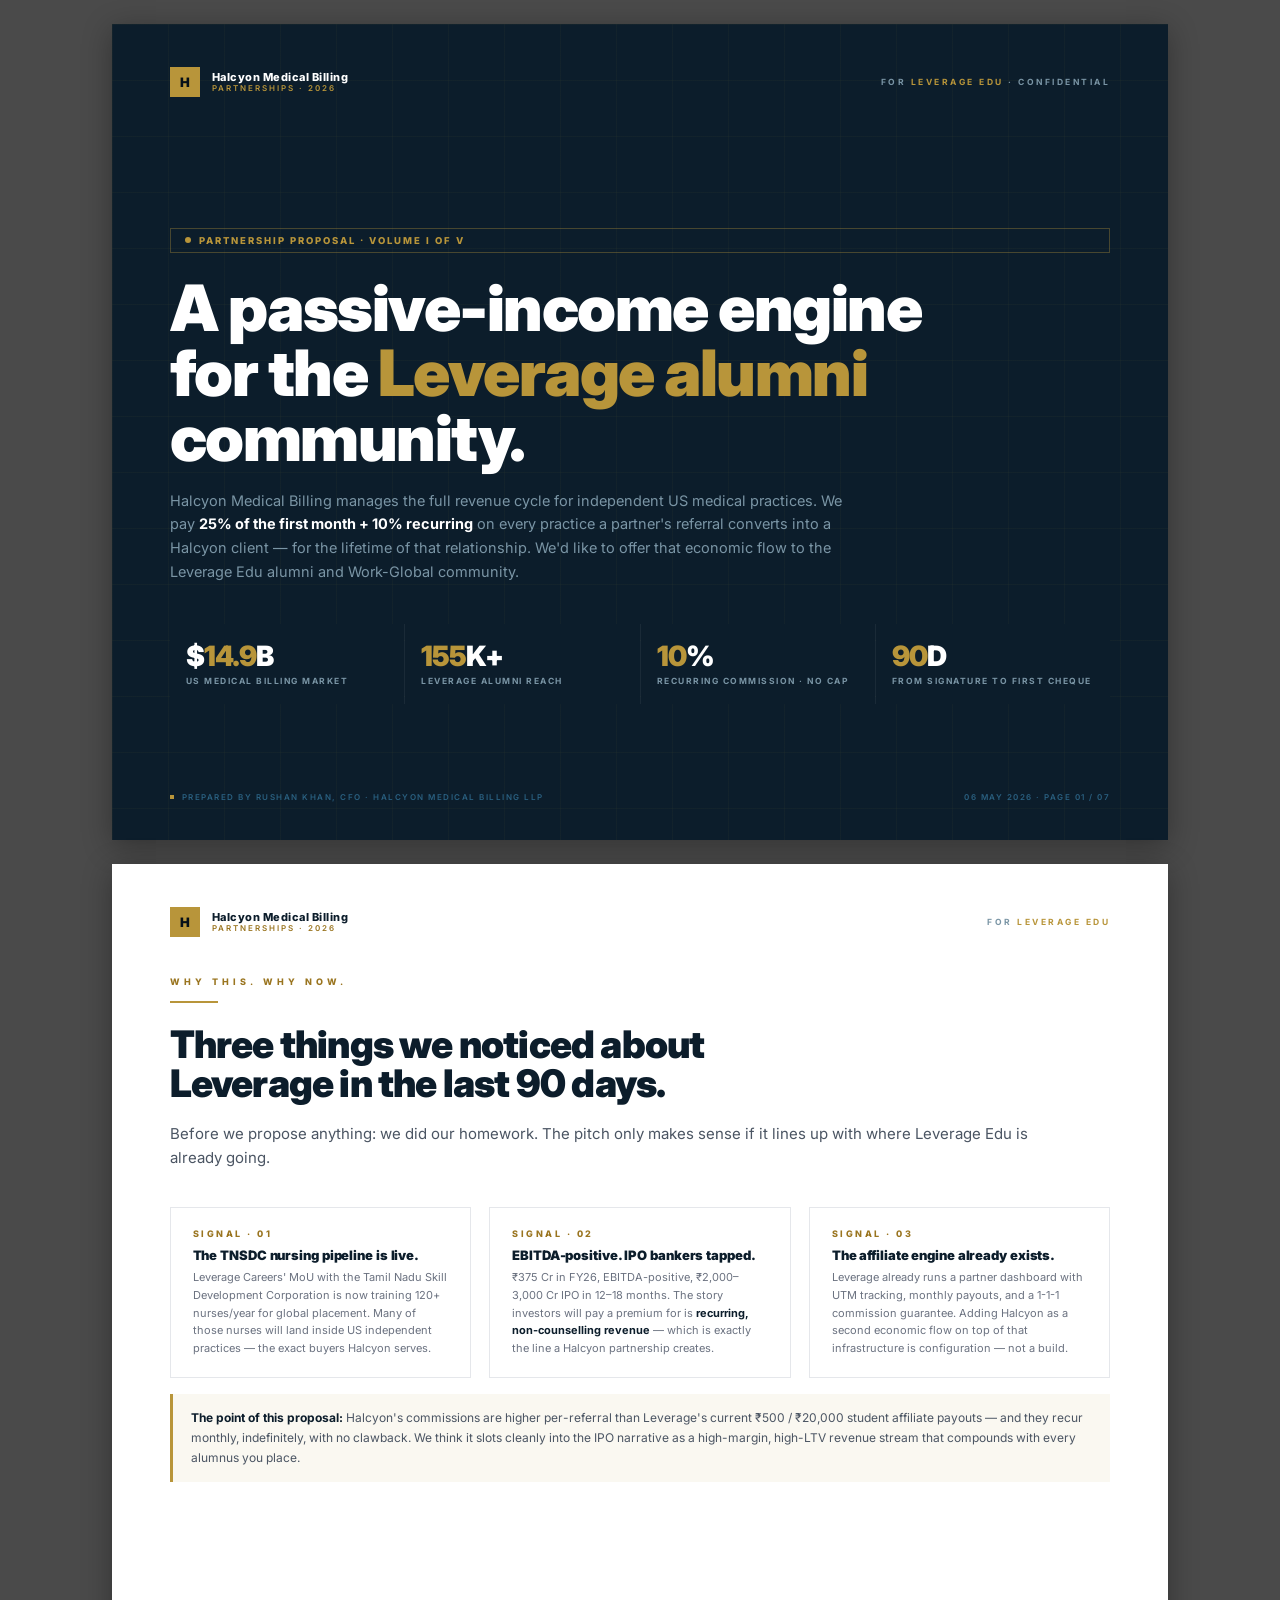
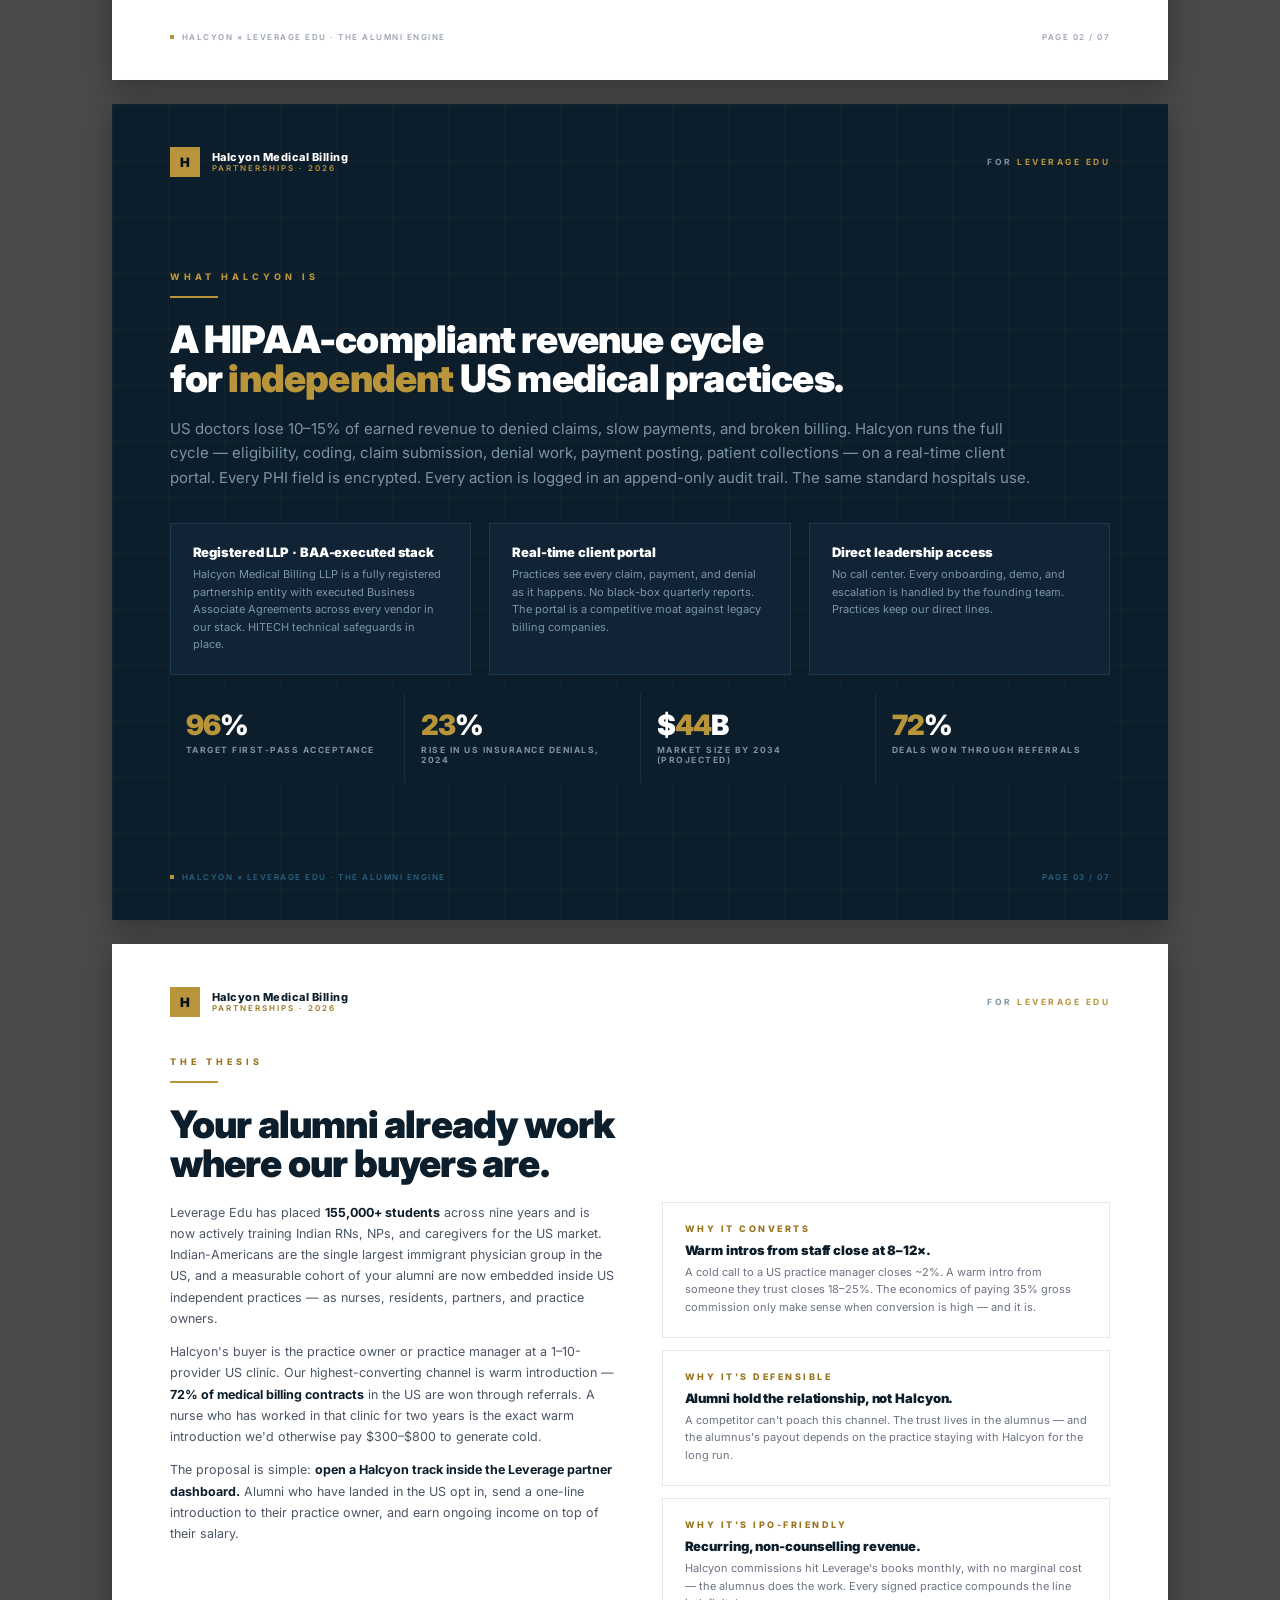
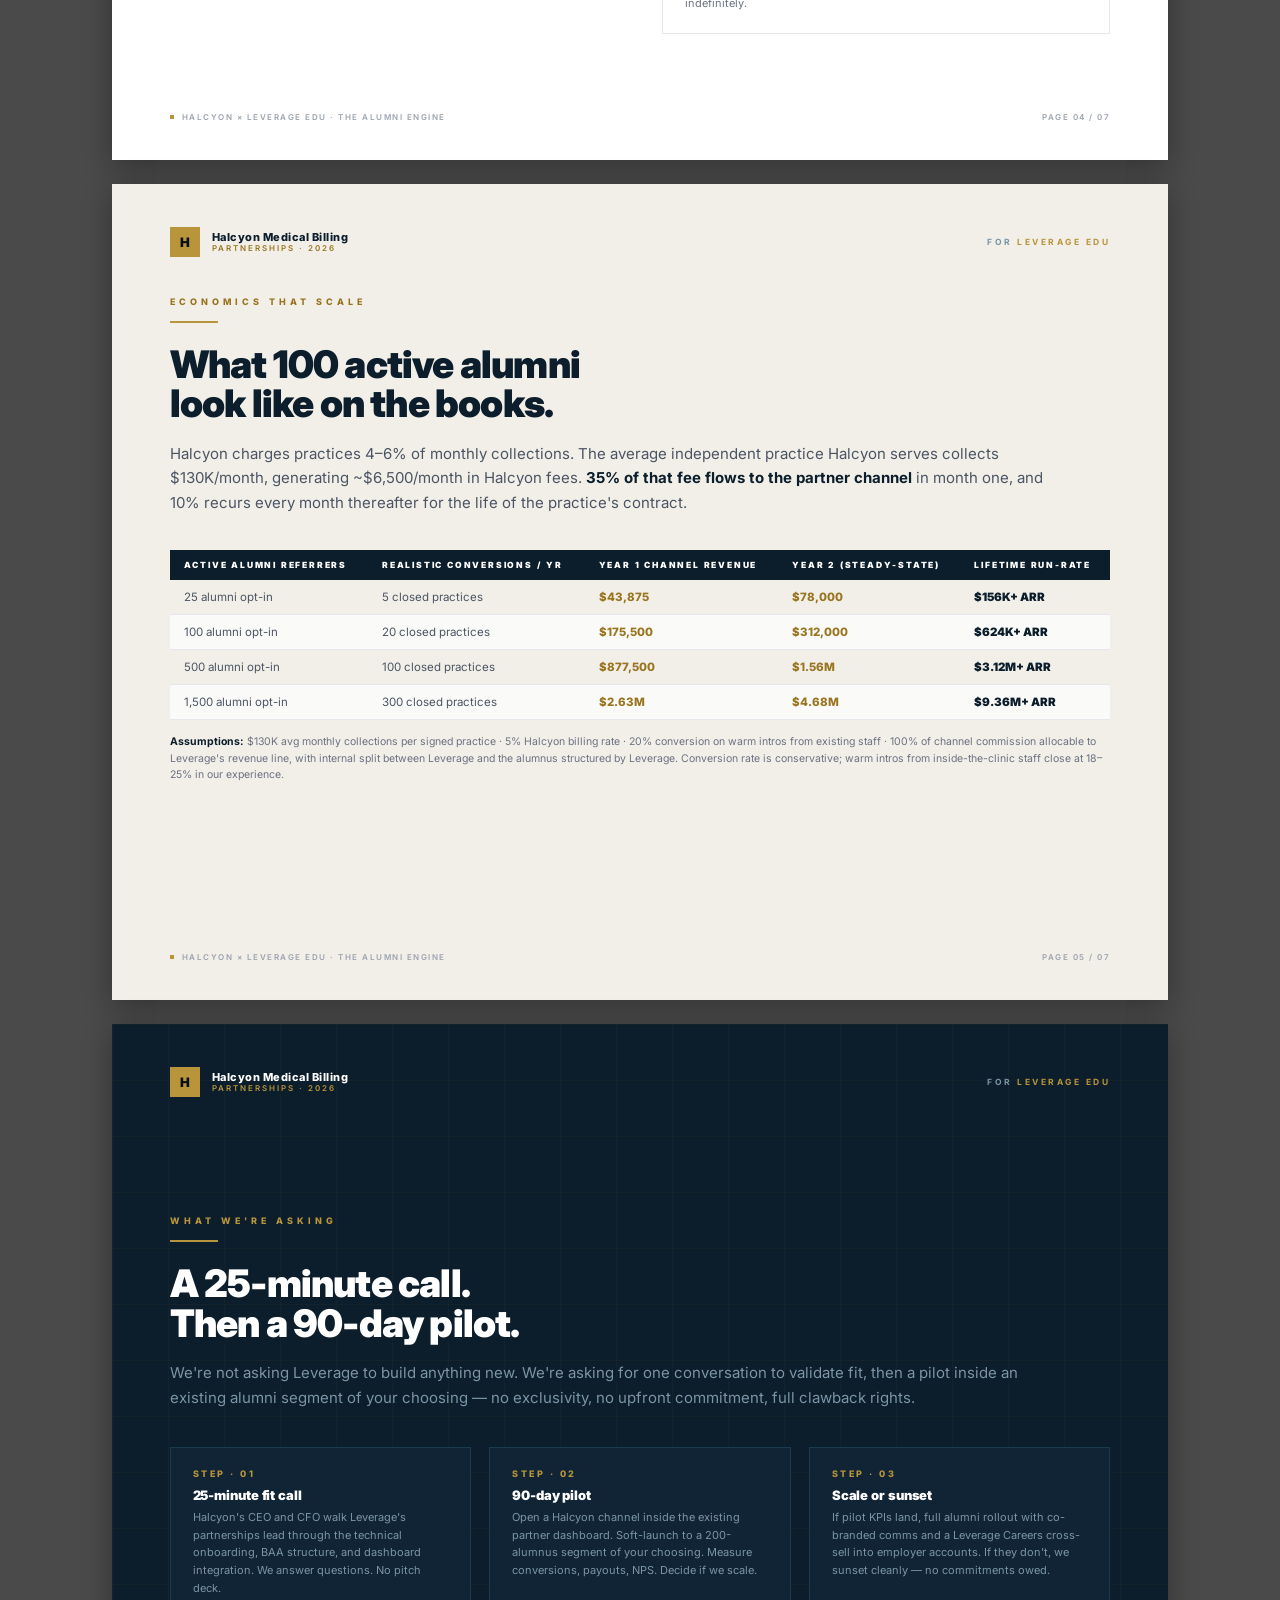
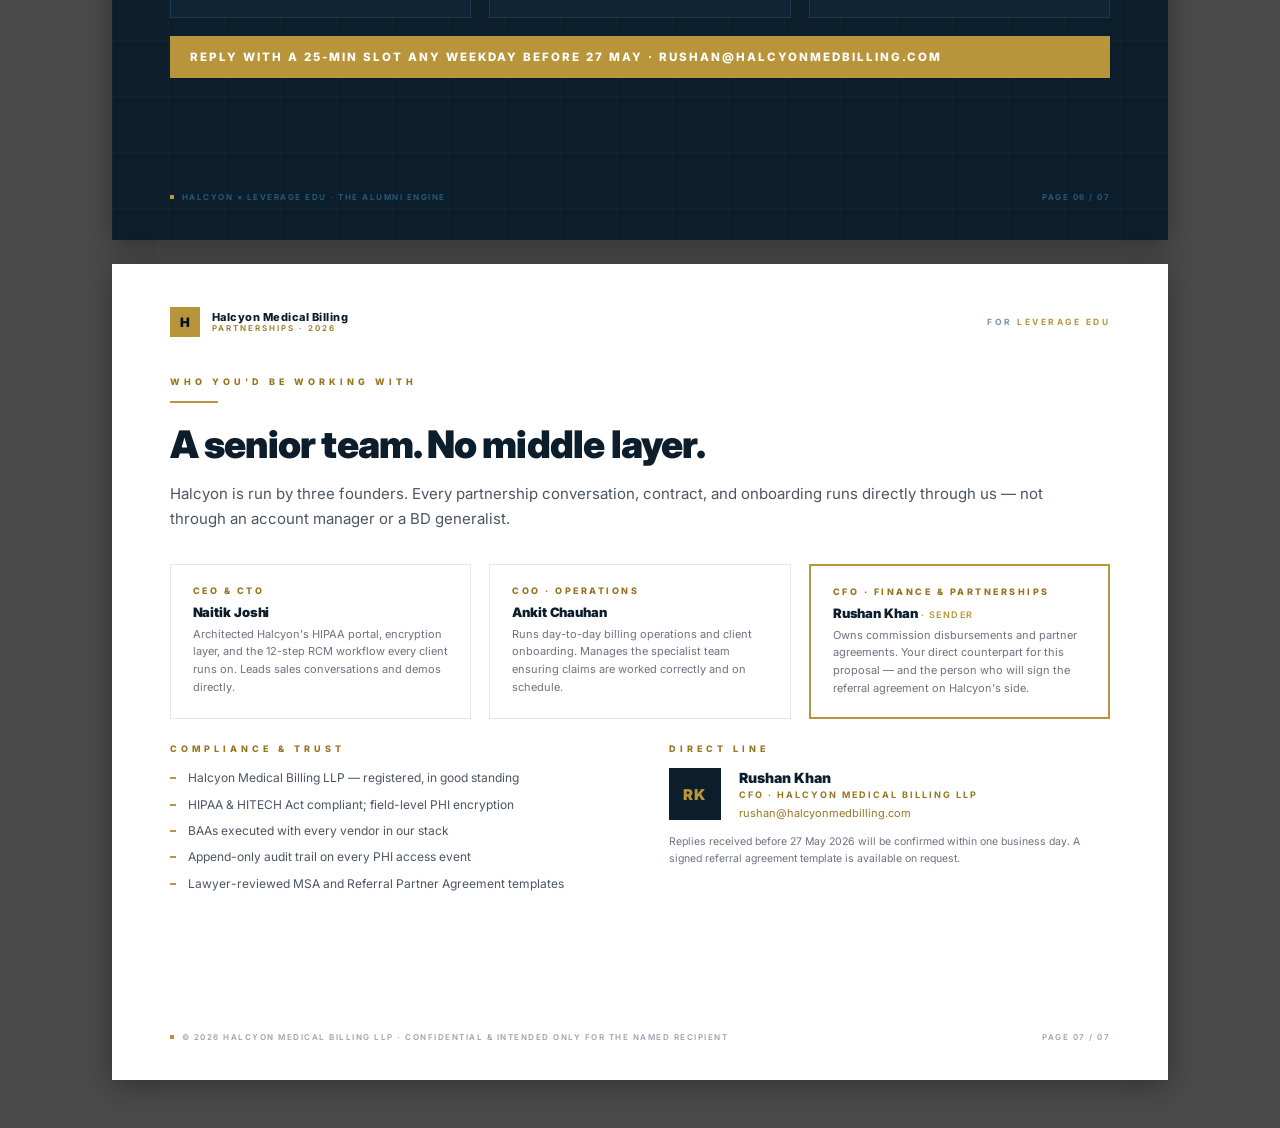
==== proposals/v1-alumni-engine.html @ 647984fd "Initial outreach package: Halcyon × Leverage Edu — 5 proposals, lead list, email draft, research" ====
<!DOCTYPE html>
<html lang="en">
<head>
<meta charset="UTF-8">
<title>Halcyon × Leverage Edu — The Alumni Engine</title>
<link rel="preconnect" href="https://fonts.googleapis.com">
<link rel="preconnect" href="https://fonts.gstatic.com" crossorigin>
<link href="https://fonts.googleapis.com/css2?family=Inter:wght@300;400;600;700;800;900&display=swap" rel="stylesheet">
<link rel="stylesheet" href="_styles.css">
</head>
<body>

<!-- ═══════════ PAGE 1 — COVER ═══════════ -->
<section class="page hero-bg dark-bg">
  <div class="page-header">
    <div class="brand">
      <div class="brand-mark">H</div>
      <div class="brand-text">
        Halcyon Medical Billing
        <span class="sub">Partnerships · 2026</span>
      </div>
    </div>
    <div class="attn">For <span class="gold">Leverage Edu</span> · Confidential</div>
  </div>

  <div class="page-body" style="padding-top:0.4in;">
    <div class="tag"><span class="pulse"></span>Partnership Proposal · Volume I of V</div>
    <h1 class="cover-h1">A passive-income engine<br>for the <em>Leverage alumni</em><br>community.</h1>
    <p class="lead dark" style="max-width:7in; font-size:14.5px;">
      Halcyon Medical Billing manages the full revenue cycle for independent US medical practices.
      We pay <strong style="color:#fff;">25% of the first month + 10% recurring</strong> on every practice
      a partner's referral converts into a Halcyon client — for the lifetime of that relationship.
      We'd like to offer that economic flow to the Leverage Edu alumni and Work-Global community.
    </p>

    <div class="kpi-row">
      <div class="kpi"><div class="kpi-val">$<span class="gold">14.9</span>B</div><div class="kpi-lbl">US Medical Billing Market</div></div>
      <div class="kpi"><div class="kpi-val"><span class="gold">155</span>K+</div><div class="kpi-lbl">Leverage Alumni Reach</div></div>
      <div class="kpi"><div class="kpi-val"><span class="gold">10</span>%</div><div class="kpi-lbl">Recurring Commission · No Cap</div></div>
      <div class="kpi"><div class="kpi-val"><span class="gold">90</span>D</div><div class="kpi-lbl">From Signature to First Cheque</div></div>
    </div>
  </div>

  <div class="page-footer">
    <span><span class="gold-dot"></span>Prepared by Rushan Khan, CFO · Halcyon Medical Billing LLP</span>
    <span>06 May 2026 · Page 01 / 07</span>
  </div>
</section>

<!-- ═══════════ PAGE 2 — WHY WE'RE WRITING ═══════════ -->
<section class="page">
  <div class="page-header">
    <div class="brand">
      <div class="brand-mark">H</div>
      <div class="brand-text">
        Halcyon Medical Billing
        <span class="sub">Partnerships · 2026</span>
      </div>
    </div>
    <div class="attn">For <span class="gold">Leverage Edu</span></div>
  </div>

  <div class="page-body top">
    <p class="section-label light">Why this. Why now.</p>
    <div class="gold-divider"></div>
    <h2 class="page-h2">Three things we noticed about<br>Leverage in the last 90 days.</h2>
    <p class="lead">
      Before we propose anything: we did our homework. The pitch only makes sense
      if it lines up with where Leverage Edu is already going.
    </p>

    <div class="three-col" style="margin-top:18px;">
      <div class="feature-card">
        <div class="num">Signal · 01</div>
        <div class="title">The TNSDC nursing pipeline is live.</div>
        <div class="desc">
          Leverage Careers' MoU with the Tamil Nadu Skill Development Corporation is now training
          120+ nurses/year for global placement. Many of those nurses will land inside US
          independent practices &mdash; the exact buyers Halcyon serves.
        </div>
      </div>
      <div class="feature-card">
        <div class="num">Signal · 02</div>
        <div class="title">EBITDA-positive. IPO bankers tapped.</div>
        <div class="desc">
          ₹375 Cr in FY26, EBITDA-positive, ₹2,000–3,000 Cr IPO in 12–18 months. The story
          investors will pay a premium for is <strong>recurring, non-counselling revenue</strong> &mdash;
          which is exactly the line a Halcyon partnership creates.
        </div>
      </div>
      <div class="feature-card">
        <div class="num">Signal · 03</div>
        <div class="title">The affiliate engine already exists.</div>
        <div class="desc">
          Leverage already runs a partner dashboard with UTM tracking, monthly payouts,
          and a 1-1-1 commission guarantee. Adding Halcyon as a second economic flow on top
          of that infrastructure is configuration &mdash; not a build.
        </div>
      </div>
    </div>

    <div class="callout">
      <strong>The point of this proposal:</strong> Halcyon's commissions are higher per-referral than
      Leverage's current ₹500 / ₹20,000 student affiliate payouts &mdash; and they recur monthly,
      indefinitely, with no clawback. We think it slots cleanly into the IPO narrative as a
      high-margin, high-LTV revenue stream that compounds with every alumnus you place.
    </div>
  </div>

  <div class="page-footer">
    <span><span class="gold-dot"></span>Halcyon × Leverage Edu · The Alumni Engine</span>
    <span>Page 02 / 07</span>
  </div>
</section>

<!-- ═══════════ PAGE 3 — WHAT HALCYON IS ═══════════ -->
<section class="page hero-bg dark-bg">
  <div class="page-header">
    <div class="brand">
      <div class="brand-mark">H</div>
      <div class="brand-text">
        Halcyon Medical Billing
        <span class="sub">Partnerships · 2026</span>
      </div>
    </div>
    <div class="attn">For <span class="gold">Leverage Edu</span></div>
  </div>

  <div class="page-body">
    <p class="section-label">What Halcyon is</p>
    <div class="gold-divider"></div>
    <h2 class="page-h2 dark">A HIPAA-compliant revenue cycle<br>for <em>independent</em> US medical practices.</h2>
    <p class="lead dark" style="max-width:9in;">
      US doctors lose 10–15% of earned revenue to denied claims, slow payments, and broken billing.
      Halcyon runs the full cycle &mdash; eligibility, coding, claim submission, denial work, payment posting,
      patient collections &mdash; on a real-time client portal. Every PHI field is encrypted. Every action is
      logged in an append-only audit trail. The same standard hospitals use.
    </p>

    <div class="three-col" style="margin-top:14px;">
      <div class="feature-card">
        <div class="title">Registered LLP · BAA-executed stack</div>
        <div class="desc">Halcyon Medical Billing LLP is a fully registered partnership entity with executed Business Associate Agreements across every vendor in our stack. HITECH technical safeguards in place.</div>
      </div>
      <div class="feature-card">
        <div class="title">Real-time client portal</div>
        <div class="desc">Practices see every claim, payment, and denial as it happens. No black-box quarterly reports. The portal is a competitive moat against legacy billing companies.</div>
      </div>
      <div class="feature-card">
        <div class="title">Direct leadership access</div>
        <div class="desc">No call center. Every onboarding, demo, and escalation is handled by the founding team. Practices keep our direct lines.</div>
      </div>
    </div>

    <div class="kpi-row" style="margin-top:18px;">
      <div class="kpi"><div class="kpi-val"><span class="gold">96</span>%</div><div class="kpi-lbl">Target First-Pass Acceptance</div></div>
      <div class="kpi"><div class="kpi-val"><span class="gold">23</span>%</div><div class="kpi-lbl">Rise in US Insurance Denials, 2024</div></div>
      <div class="kpi"><div class="kpi-val">$<span class="gold">44</span>B</div><div class="kpi-lbl">Market Size by 2034 (Projected)</div></div>
      <div class="kpi"><div class="kpi-val"><span class="gold">72</span>%</div><div class="kpi-lbl">Deals Won Through Referrals</div></div>
    </div>
  </div>

  <div class="page-footer">
    <span><span class="gold-dot"></span>Halcyon × Leverage Edu · The Alumni Engine</span>
    <span>Page 03 / 07</span>
  </div>
</section>

<!-- ═══════════ PAGE 4 — THE THESIS ═══════════ -->
<section class="page">
  <div class="page-header">
    <div class="brand">
      <div class="brand-mark">H</div>
      <div class="brand-text">
        Halcyon Medical Billing
        <span class="sub">Partnerships · 2026</span>
      </div>
    </div>
    <div class="attn">For <span class="gold">Leverage Edu</span></div>
  </div>

  <div class="page-body top">
    <p class="section-label light">The thesis</p>
    <div class="gold-divider"></div>
    <h2 class="page-h2">Your alumni already work<br>where our buyers are.</h2>

    <div class="two-col">
      <div>
        <p class="body" style="margin-bottom:12px;">
          Leverage Edu has placed <strong>155,000+ students</strong> across nine years and is now
          actively training Indian RNs, NPs, and caregivers for the US market. Indian-Americans
          are the single largest immigrant physician group in the US, and a measurable cohort of
          your alumni are now embedded inside US independent practices &mdash; as nurses, residents,
          partners, and practice owners.
        </p>
        <p class="body">
          Halcyon's buyer is the practice owner or practice manager at a 1–10-provider US clinic.
          Our highest-converting channel is warm introduction &mdash; <strong>72% of medical billing
          contracts</strong> in the US are won through referrals. A nurse who has worked in that
          clinic for two years is the exact warm introduction we'd otherwise pay $300–$800 to
          generate cold.
        </p>
        <p class="body" style="margin-top:12px;">
          The proposal is simple: <strong>open a Halcyon track inside the Leverage partner
          dashboard.</strong> Alumni who have landed in the US opt in, send a one-line introduction
          to their practice owner, and earn ongoing income on top of their salary.
        </p>
      </div>
      <div>
        <div class="feature-card" style="margin-bottom:12px;">
          <div class="num">Why it converts</div>
          <div class="title">Warm intros from staff close at 8–12×.</div>
          <div class="desc">A cold call to a US practice manager closes ~2%. A warm intro from someone they trust closes 18–25%. The economics of paying 35% gross commission only make sense when conversion is high &mdash; and it is.</div>
        </div>
        <div class="feature-card" style="margin-bottom:12px;">
          <div class="num">Why it's defensible</div>
          <div class="title">Alumni hold the relationship, not Halcyon.</div>
          <div class="desc">A competitor can't poach this channel. The trust lives in the alumnus &mdash; and the alumnus's payout depends on the practice staying with Halcyon for the long run.</div>
        </div>
        <div class="feature-card">
          <div class="num">Why it's IPO-friendly</div>
          <div class="title">Recurring, non-counselling revenue.</div>
          <div class="desc">Halcyon commissions hit Leverage's books monthly, with no marginal cost &mdash; the alumnus does the work. Every signed practice compounds the line indefinitely.</div>
        </div>
      </div>
    </div>
  </div>

  <div class="page-footer">
    <span><span class="gold-dot"></span>Halcyon × Leverage Edu · The Alumni Engine</span>
    <span>Page 04 / 07</span>
  </div>
</section>

<!-- ═══════════ PAGE 5 — ECONOMICS ═══════════ -->
<section class="page parchment-bg">
  <div class="page-header">
    <div class="brand">
      <div class="brand-mark">H</div>
      <div class="brand-text">
        Halcyon Medical Billing
        <span class="sub">Partnerships · 2026</span>
      </div>
    </div>
    <div class="attn">For <span class="gold">Leverage Edu</span></div>
  </div>

  <div class="page-body top">
    <p class="section-label light">Economics that scale</p>
    <div class="gold-divider"></div>
    <h2 class="page-h2">What 100 active alumni<br>look like on the books.</h2>
    <p class="lead">
      Halcyon charges practices 4–6% of monthly collections. The average independent practice
      Halcyon serves collects $130K/month, generating ~$6,500/month in Halcyon fees.
      <strong>35% of that fee flows to the partner channel</strong> in month one, and 10% recurs every
      month thereafter for the life of the practice's contract.
    </p>

    <table class="proposal-table">
      <thead>
        <tr>
          <th>Active Alumni Referrers</th>
          <th>Realistic Conversions / yr</th>
          <th>Year 1 Channel Revenue</th>
          <th>Year 2 (steady-state)</th>
          <th>Lifetime Run-Rate</th>
        </tr>
      </thead>
      <tbody>
        <tr>
          <td>25 alumni opt-in</td>
          <td>5 closed practices</td>
          <td class="gold">$43,875</td>
          <td class="gold">$78,000</td>
          <td class="big">$156K+ ARR</td>
        </tr>
        <tr>
          <td>100 alumni opt-in</td>
          <td>20 closed practices</td>
          <td class="gold">$175,500</td>
          <td class="gold">$312,000</td>
          <td class="big">$624K+ ARR</td>
        </tr>
        <tr>
          <td>500 alumni opt-in</td>
          <td>100 closed practices</td>
          <td class="gold">$877,500</td>
          <td class="gold">$1.56M</td>
          <td class="big">$3.12M+ ARR</td>
        </tr>
        <tr>
          <td>1,500 alumni opt-in</td>
          <td>300 closed practices</td>
          <td class="gold">$2.63M</td>
          <td class="gold">$4.68M</td>
          <td class="big">$9.36M+ ARR</td>
        </tr>
      </tbody>
    </table>

    <p class="tiny" style="margin-top:14px;">
      <strong>Assumptions:</strong> $130K avg monthly collections per signed practice · 5% Halcyon billing rate · 20% conversion on warm intros from existing staff · 100% of channel commission allocable to Leverage's revenue line, with internal split between Leverage and the alumnus structured by Leverage. Conversion rate is conservative; warm intros from inside-the-clinic staff close at 18–25% in our experience.
    </p>
  </div>

  <div class="page-footer">
    <span><span class="gold-dot"></span>Halcyon × Leverage Edu · The Alumni Engine</span>
    <span>Page 05 / 07</span>
  </div>
</section>

<!-- ═══════════ PAGE 6 — THE ASK ═══════════ -->
<section class="page hero-bg dark-bg">
  <div class="page-header">
    <div class="brand">
      <div class="brand-mark">H</div>
      <div class="brand-text">
        Halcyon Medical Billing
        <span class="sub">Partnerships · 2026</span>
      </div>
    </div>
    <div class="attn">For <span class="gold">Leverage Edu</span></div>
  </div>

  <div class="page-body">
    <p class="section-label">What we're asking</p>
    <div class="gold-divider"></div>
    <h2 class="page-h2 dark">A 25-minute call.<br>Then a 90-day pilot.</h2>
    <p class="lead dark" style="max-width:9in;">
      We're not asking Leverage to build anything new. We're asking for one conversation
      to validate fit, then a pilot inside an existing alumni segment of your choosing &mdash;
      no exclusivity, no upfront commitment, full clawback rights.
    </p>

    <div class="three-col" style="margin-top:18px;">
      <div class="feature-card">
        <div class="num">Step · 01</div>
        <div class="title">25-minute fit call</div>
        <div class="desc">Halcyon's CEO and CFO walk Leverage's partnerships lead through the technical onboarding, BAA structure, and dashboard integration. We answer questions. No pitch deck.</div>
      </div>
      <div class="feature-card">
        <div class="num">Step · 02</div>
        <div class="title">90-day pilot</div>
        <div class="desc">Open a Halcyon channel inside the existing partner dashboard. Soft-launch to a 200-alumnus segment of your choosing. Measure conversions, payouts, NPS. Decide if we scale.</div>
      </div>
      <div class="feature-card">
        <div class="num">Step · 03</div>
        <div class="title">Scale or sunset</div>
        <div class="desc">If pilot KPIs land, full alumni rollout with co-branded comms and a Leverage Careers cross-sell into employer accounts. If they don't, we sunset cleanly &mdash; no commitments owed.</div>
      </div>
    </div>

    <div class="cta-band">
      Reply with a 25-min slot any weekday before 27 May · rushan@halcyonmedbilling.com
    </div>
  </div>

  <div class="page-footer">
    <span><span class="gold-dot"></span>Halcyon × Leverage Edu · The Alumni Engine</span>
    <span>Page 06 / 07</span>
  </div>
</section>

<!-- ═══════════ PAGE 7 — TEAM + SIGNATURE ═══════════ -->
<section class="page">
  <div class="page-header">
    <div class="brand">
      <div class="brand-mark">H</div>
      <div class="brand-text">
        Halcyon Medical Billing
        <span class="sub">Partnerships · 2026</span>
      </div>
    </div>
    <div class="attn">For <span class="gold">Leverage Edu</span></div>
  </div>

  <div class="page-body top">
    <p class="section-label light">Who you'd be working with</p>
    <div class="gold-divider"></div>
    <h2 class="page-h2">A senior team. No middle layer.</h2>
    <p class="lead">
      Halcyon is run by three founders. Every partnership conversation, contract, and onboarding
      runs directly through us &mdash; not through an account manager or a BD generalist.
    </p>

    <div class="three-col" style="margin-top:14px;">
      <div class="feature-card">
        <div class="num">CEO &amp; CTO</div>
        <div class="title">Naitik Joshi</div>
        <div class="desc">Architected Halcyon's HIPAA portal, encryption layer, and the 12-step RCM workflow every client runs on. Leads sales conversations and demos directly.</div>
      </div>
      <div class="feature-card">
        <div class="num">COO · Operations</div>
        <div class="title">Ankit Chauhan</div>
        <div class="desc">Runs day-to-day billing operations and client onboarding. Manages the specialist team ensuring claims are worked correctly and on schedule.</div>
      </div>
      <div class="feature-card" style="border-color: var(--gold-500); border-width:2px;">
        <div class="num">CFO · Finance &amp; Partnerships</div>
        <div class="title">Rushan Khan <span style="color:var(--gold-500); font-weight:600; font-size:9px; letter-spacing:1.5px;">· SENDER</span></div>
        <div class="desc">Owns commission disbursements and partner agreements. Your direct counterpart for this proposal &mdash; and the person who will sign the referral agreement on Halcyon's side.</div>
      </div>
    </div>

    <div class="two-col" style="margin-top:24px; gap: 0.6in;">
      <div>
        <p class="section-label light">Compliance &amp; trust</p>
        <ul class="bullet-list" style="margin-top:6px;">
          <li>Halcyon Medical Billing LLP &mdash; registered, in good standing</li>
          <li>HIPAA &amp; HITECH Act compliant; field-level PHI encryption</li>
          <li>BAAs executed with every vendor in our stack</li>
          <li>Append-only audit trail on every PHI access event</li>
          <li>Lawyer-reviewed MSA and Referral Partner Agreement templates</li>
        </ul>
      </div>
      <div>
        <p class="section-label light">Direct line</p>
        <div class="signature">
          <div class="sig-initials">RK</div>
          <div>
            <div class="sig-name">Rushan Khan</div>
            <div class="sig-title">CFO · Halcyon Medical Billing LLP</div>
            <div class="sig-email">rushan@halcyonmedbilling.com</div>
          </div>
        </div>
        <p class="tiny" style="margin-top:14px;">
          Replies received before 27 May 2026 will be confirmed within one business day.
          A signed referral agreement template is available on request.
        </p>
      </div>
    </div>
  </div>

  <div class="page-footer">
    <span><span class="gold-dot"></span>© 2026 Halcyon Medical Billing LLP · Confidential &amp; intended only for the named recipient</span>
    <span>Page 07 / 07</span>
  </div>
</section>

</body>
</html>
---- proposals/_styles.css ----
/* ─────────────────────────────────────────────────────────────
   Halcyon Medical Billing — Proposal Deck Stylesheet
   Follows DESIGN.md (navy + gold, Inter, no rounded corners).
   Each .page is a fixed 11×8.5 in slide for clean PDF export.
   ───────────────────────────────────────────────────────────── */

*, *::before, *::after { box-sizing: border-box; margin: 0; padding: 0; }

:root {
  --navy-950: #060F18;
  --navy-900: #0C1D2B;
  --navy-800: #112436;
  --navy-700: #1A3A4F;
  --navy-600: #22506A;
  --navy-500: #2A6080;
  --navy-400: #4A7A9F;
  --gold-700: #7A5A10;
  --gold-600: #9A7520;
  --gold-500: #B8953A;
  --gold-400: #D4AF60;
  --gold-300: #E8CC80;
  --gold-200: #F0E4B8;
  --gold-100: #FBF8F2;
  --gold-50:  #FDFCF8;
  --cream:    #FAFAF8;
  --parchment:#F2EFE9;
  --muted-dark: #7A95A5;
}

@page {
  size: 11in 8.5in;
  margin: 0;
}

html, body {
  font-family: 'Inter', system-ui, -apple-system, sans-serif;
  font-weight: 400;
  color: #374151;
  background: #4a4a4a;
  -webkit-font-smoothing: antialiased;
}

/* ── Page (fixed deck slide) ──────────────────────────── */
.page {
  width: 11in;
  height: 8.5in;
  position: relative;
  overflow: hidden;
  page-break-after: always;
  break-after: page;
  background: #fff;
  margin: 0 auto;
  display: flex;
  flex-direction: column;
}
.page:last-child { page-break-after: auto; }

/* on-screen separation between pages */
@media screen {
  body { padding: 24px 0; }
  .page { box-shadow: 0 6px 28px rgba(0,0,0,0.32); margin-bottom: 24px; }
}

/* ── Page chrome ──────────────────────────────────────── */
.page-header {
  display: flex;
  align-items: center;
  justify-content: space-between;
  padding: 0.45in 0.6in 0.3in;
  flex-shrink: 0;
}
.brand {
  display: flex;
  align-items: center;
  gap: 12px;
}
.brand-mark {
  width: 30px;
  height: 30px;
  background: var(--gold-500);
  display: flex;
  align-items: center;
  justify-content: center;
  font-size: 13px;
  font-weight: 900;
  color: var(--navy-950);
  letter-spacing: -0.5px;
}
.brand-mark.dark { background: var(--gold-500); color: var(--navy-950); }
.brand-text {
  font-size: 11px;
  font-weight: 800;
  color: var(--navy-900);
  letter-spacing: 0.5px;
  line-height: 1.2;
}
.brand-text .sub {
  display: block;
  font-size: 8px;
  font-weight: 600;
  letter-spacing: 2px;
  text-transform: uppercase;
  color: var(--gold-600);
}
.dark-bg .brand-text { color: #fff; }
.dark-bg .brand-text .sub { color: var(--gold-500); }

.attn {
  font-size: 8.5px;
  font-weight: 700;
  letter-spacing: 2.5px;
  text-transform: uppercase;
  color: var(--muted-dark);
}
.attn span.gold { color: var(--gold-500); }
.dark-bg .attn { color: var(--muted-dark); }

.page-footer {
  display: flex;
  align-items: center;
  justify-content: space-between;
  padding: 0.25in 0.6in 0.4in;
  margin-top: auto;
  flex-shrink: 0;
  font-size: 8px;
  font-weight: 600;
  letter-spacing: 1.5px;
  text-transform: uppercase;
  color: #9ca3af;
}
.dark-bg .page-footer { color: var(--navy-500); }
.page-footer .gold-dot {
  display: inline-block;
  width: 4px;
  height: 4px;
  background: var(--gold-500);
  margin-right: 8px;
  vertical-align: middle;
}

/* ── Page body ────────────────────────────────────────── */
.page-body {
  flex: 1;
  padding: 0 0.6in;
  display: flex;
  flex-direction: column;
  justify-content: center;
  min-height: 0;
}
.page-body.top { justify-content: flex-start; padding-top: 0.1in; }

/* ── Backgrounds ──────────────────────────────────────── */
.dark-bg { background: var(--navy-900); color: #fff; }
.darkest-bg {
  background-color: var(--navy-950);
  background-image:
    linear-gradient(rgba(184,149,58,0.05) 1px, transparent 1px),
    linear-gradient(90deg, rgba(184,149,58,0.05) 1px, transparent 1px);
  background-size: 44px 44px;
  color: #fff;
}
.hero-bg {
  background-color: var(--navy-900);
  background-image:
    linear-gradient(rgba(184,149,58,0.045) 1px, transparent 1px),
    linear-gradient(90deg, rgba(184,149,58,0.045) 1px, transparent 1px);
  background-size: 56px 56px;
  color: #fff;
}
.parchment-bg { background: var(--parchment); }
.cream-bg { background: var(--cream); }

/* ── Type ─────────────────────────────────────────────── */
.section-label {
  font-size: 9px;
  font-weight: 800;
  letter-spacing: 4px;
  text-transform: uppercase;
  color: var(--gold-500);
  margin-bottom: 14px;
}
.section-label.light { color: var(--gold-600); }
.gold-divider {
  width: 48px;
  height: 2px;
  background: var(--gold-500);
  margin-bottom: 22px;
}
.gold-divider.wide { width: 64px; }

h1.cover-h1 {
  font-size: 64px;
  font-weight: 900;
  line-height: 1.02;
  letter-spacing: -1.5px;
  color: #fff;
  margin-bottom: 18px;
}
h1.cover-h1 em {
  font-style: normal;
  color: var(--gold-500);
}
h2.page-h2 {
  font-size: 38px;
  font-weight: 900;
  line-height: 1.04;
  letter-spacing: -0.8px;
  color: var(--navy-900);
  margin-bottom: 18px;
}
h2.page-h2.dark { color: #fff; }
h2.page-h2 em {
  font-style: normal;
  color: var(--gold-500);
}
h3.sub-h3 {
  font-size: 16px;
  font-weight: 900;
  line-height: 1.2;
  color: var(--navy-900);
  margin-bottom: 8px;
  letter-spacing: -0.2px;
}
h3.sub-h3.dark { color: #fff; }

p.lead {
  font-size: 15px;
  line-height: 1.65;
  color: #4b5563;
  max-width: 9.2in;
  margin-bottom: 18px;
}
p.lead.dark { color: var(--muted-dark); }
p.body {
  font-size: 12.5px;
  line-height: 1.7;
  color: #4b5563;
}
p.body.dark { color: var(--muted-dark); }
p.tiny {
  font-size: 10.5px;
  line-height: 1.6;
  color: #6b7280;
}
p.tiny.dark { color: var(--navy-400); }

strong { font-weight: 700; color: var(--navy-900); }
.dark-bg strong, h2.page-h2.dark + p strong { color: #fff; }

/* ── Components ───────────────────────────────────────── */
.kpi-row {
  display: grid;
  grid-template-columns: repeat(4, 1fr);
  gap: 1px;
  background: rgba(255,255,255,0.06);
  margin-top: 22px;
}
.kpi-row.light {
  background: #e5e7eb;
}
.kpi {
  background: var(--navy-900);
  padding: 18px 16px;
  text-align: left;
}
.kpi-row.light .kpi { background: #fff; }
.kpi-val {
  font-size: 28px;
  font-weight: 900;
  color: #fff;
  letter-spacing: -1px;
  line-height: 1;
  margin-bottom: 6px;
}
.kpi-row.light .kpi-val { color: var(--navy-900); }
.kpi-val .gold { color: var(--gold-500); }
.kpi-lbl {
  font-size: 8.5px;
  font-weight: 700;
  letter-spacing: 1.5px;
  text-transform: uppercase;
  color: var(--muted-dark);
}
.kpi-row.light .kpi-lbl { color: #6b7280; }

.tag {
  display: inline-flex;
  align-items: center;
  gap: 8px;
  border: 1px solid rgba(184,149,58,0.35);
  padding: 6px 14px;
  font-size: 9.5px;
  font-weight: 800;
  letter-spacing: 2px;
  text-transform: uppercase;
  color: var(--gold-500);
  margin-bottom: 22px;
}
.tag .pulse {
  width: 6px; height: 6px; background: var(--gold-500); border-radius: 50%;
  animation: pulse 2.5s ease-in-out infinite;
}
@keyframes pulse { 0%,100% { opacity: 1 } 50% { opacity: 0.4 } }

.callout {
  border-left: 3px solid var(--gold-500);
  background: rgba(184,149,58,0.07);
  padding: 14px 18px;
  font-size: 12px;
  line-height: 1.65;
  color: #4b5563;
  margin-top: 16px;
}
.callout.dark {
  background: rgba(184,149,58,0.06);
  color: var(--muted-dark);
}
.callout strong { color: var(--navy-900); }
.callout.dark strong { color: #fff; }

.two-col {
  display: grid;
  grid-template-columns: 1fr 1fr;
  gap: 0.45in;
  align-items: start;
}
.three-col {
  display: grid;
  grid-template-columns: repeat(3, 1fr);
  gap: 18px;
}

.feature-card {
  background: #fff;
  border: 1px solid #e5e7eb;
  padding: 20px 22px;
  position: relative;
}
.dark-bg .feature-card,
.darkest-bg .feature-card,
.hero-bg .feature-card {
  background: var(--navy-800);
  border-color: var(--navy-700);
}
.feature-card .num {
  font-size: 9px;
  font-weight: 800;
  letter-spacing: 2.5px;
  text-transform: uppercase;
  color: var(--gold-600);
  margin-bottom: 8px;
}
.dark-bg .feature-card .num { color: var(--gold-500); }
.feature-card .title {
  font-size: 13px;
  font-weight: 900;
  color: var(--navy-900);
  margin-bottom: 6px;
  line-height: 1.25;
  letter-spacing: -0.1px;
}
.dark-bg .feature-card .title { color: #fff; }
.feature-card .desc {
  font-size: 11px;
  color: #6b7280;
  line-height: 1.6;
}
.dark-bg .feature-card .desc { color: var(--muted-dark); }

table.proposal-table {
  width: 100%;
  border-collapse: collapse;
  font-size: 11.5px;
  margin-top: 16px;
}
table.proposal-table thead th {
  background: var(--navy-900);
  color: #fff;
  text-align: left;
  font-size: 8.5px;
  font-weight: 900;
  letter-spacing: 1.8px;
  text-transform: uppercase;
  padding: 10px 14px;
}
table.proposal-table tbody td {
  padding: 10px 14px;
  border-bottom: 1px solid #e5e7eb;
  color: #4b5563;
}
table.proposal-table tbody tr:nth-child(even) td {
  background: var(--cream);
}
table.proposal-table td.gold {
  color: var(--gold-600);
  font-weight: 800;
}
table.proposal-table td.big {
  color: var(--navy-900);
  font-weight: 900;
}

.bullet-list { list-style: none; padding: 0; margin: 12px 0 0 0; }
.bullet-list li {
  position: relative;
  padding-left: 18px;
  font-size: 12px;
  line-height: 1.7;
  color: #4b5563;
  margin-bottom: 6px;
}
.bullet-list li::before {
  content: '';
  position: absolute;
  left: 0; top: 9px;
  width: 6px; height: 2px;
  background: var(--gold-500);
}
.dark-bg .bullet-list li,
.darkest-bg .bullet-list li,
.hero-bg .bullet-list li { color: var(--muted-dark); }

.cta-band {
  background: var(--gold-500);
  color: #fff;
  padding: 14px 20px;
  margin-top: 18px;
  font-size: 11.5px;
  font-weight: 800;
  letter-spacing: 2px;
  text-transform: uppercase;
}

.signature {
  display: flex;
  align-items: center;
  gap: 18px;
  margin-top: 14px;
}
.sig-initials {
  width: 52px;
  height: 52px;
  background: var(--navy-900);
  color: var(--gold-500);
  display: flex;
  align-items: center;
  justify-content: center;
  font-size: 15px;
  font-weight: 900;
  letter-spacing: 1px;
  flex-shrink: 0;
}
.dark-bg .sig-initials { background: var(--gold-500); color: var(--navy-950); }
.sig-name {
  font-size: 14px;
  font-weight: 900;
  color: var(--navy-900);
}
.dark-bg .sig-name { color: #fff; }
.sig-title {
  font-size: 9px;
  font-weight: 700;
  letter-spacing: 2px;
  text-transform: uppercase;
  color: var(--gold-600);
  margin-top: 3px;
}
.dark-bg .sig-title { color: var(--gold-500); }
.sig-email {
  font-size: 11px;
  color: var(--gold-600);
  margin-top: 6px;
}
.dark-bg .sig-email { color: var(--gold-400); }
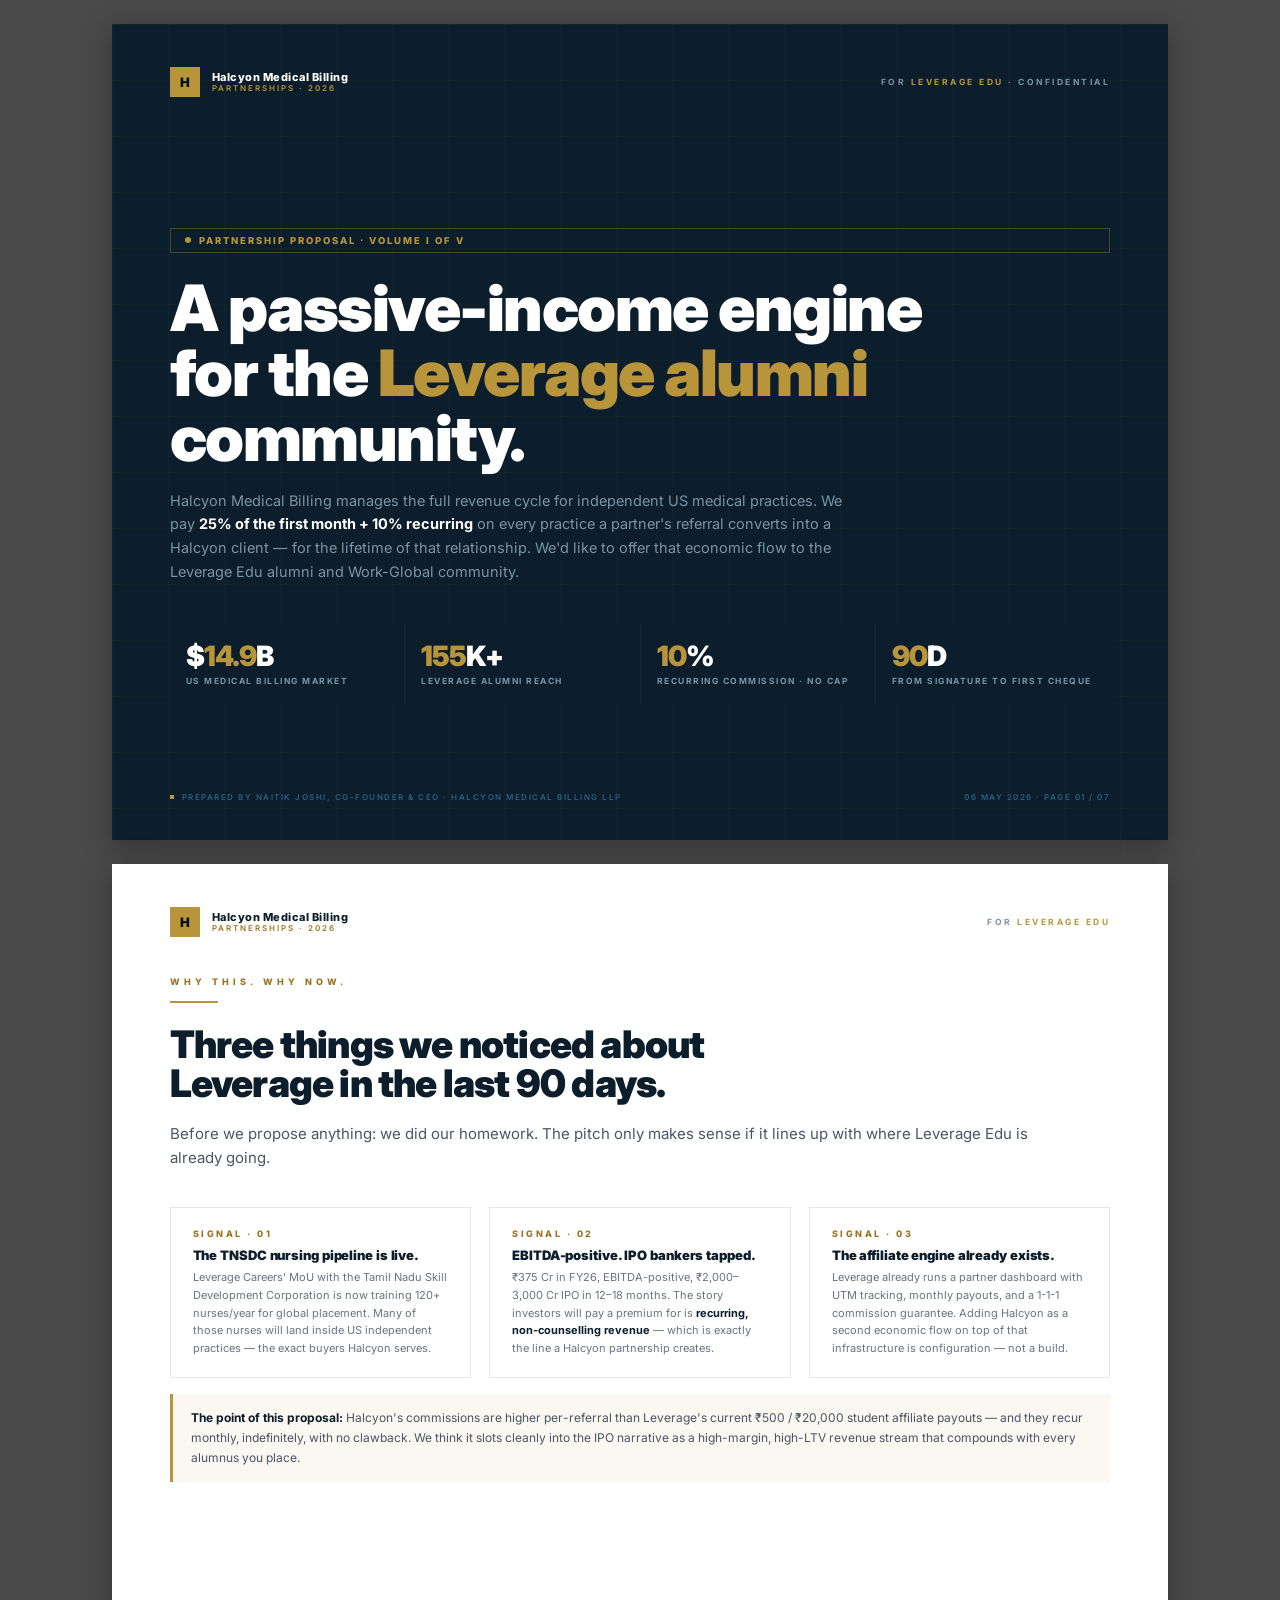
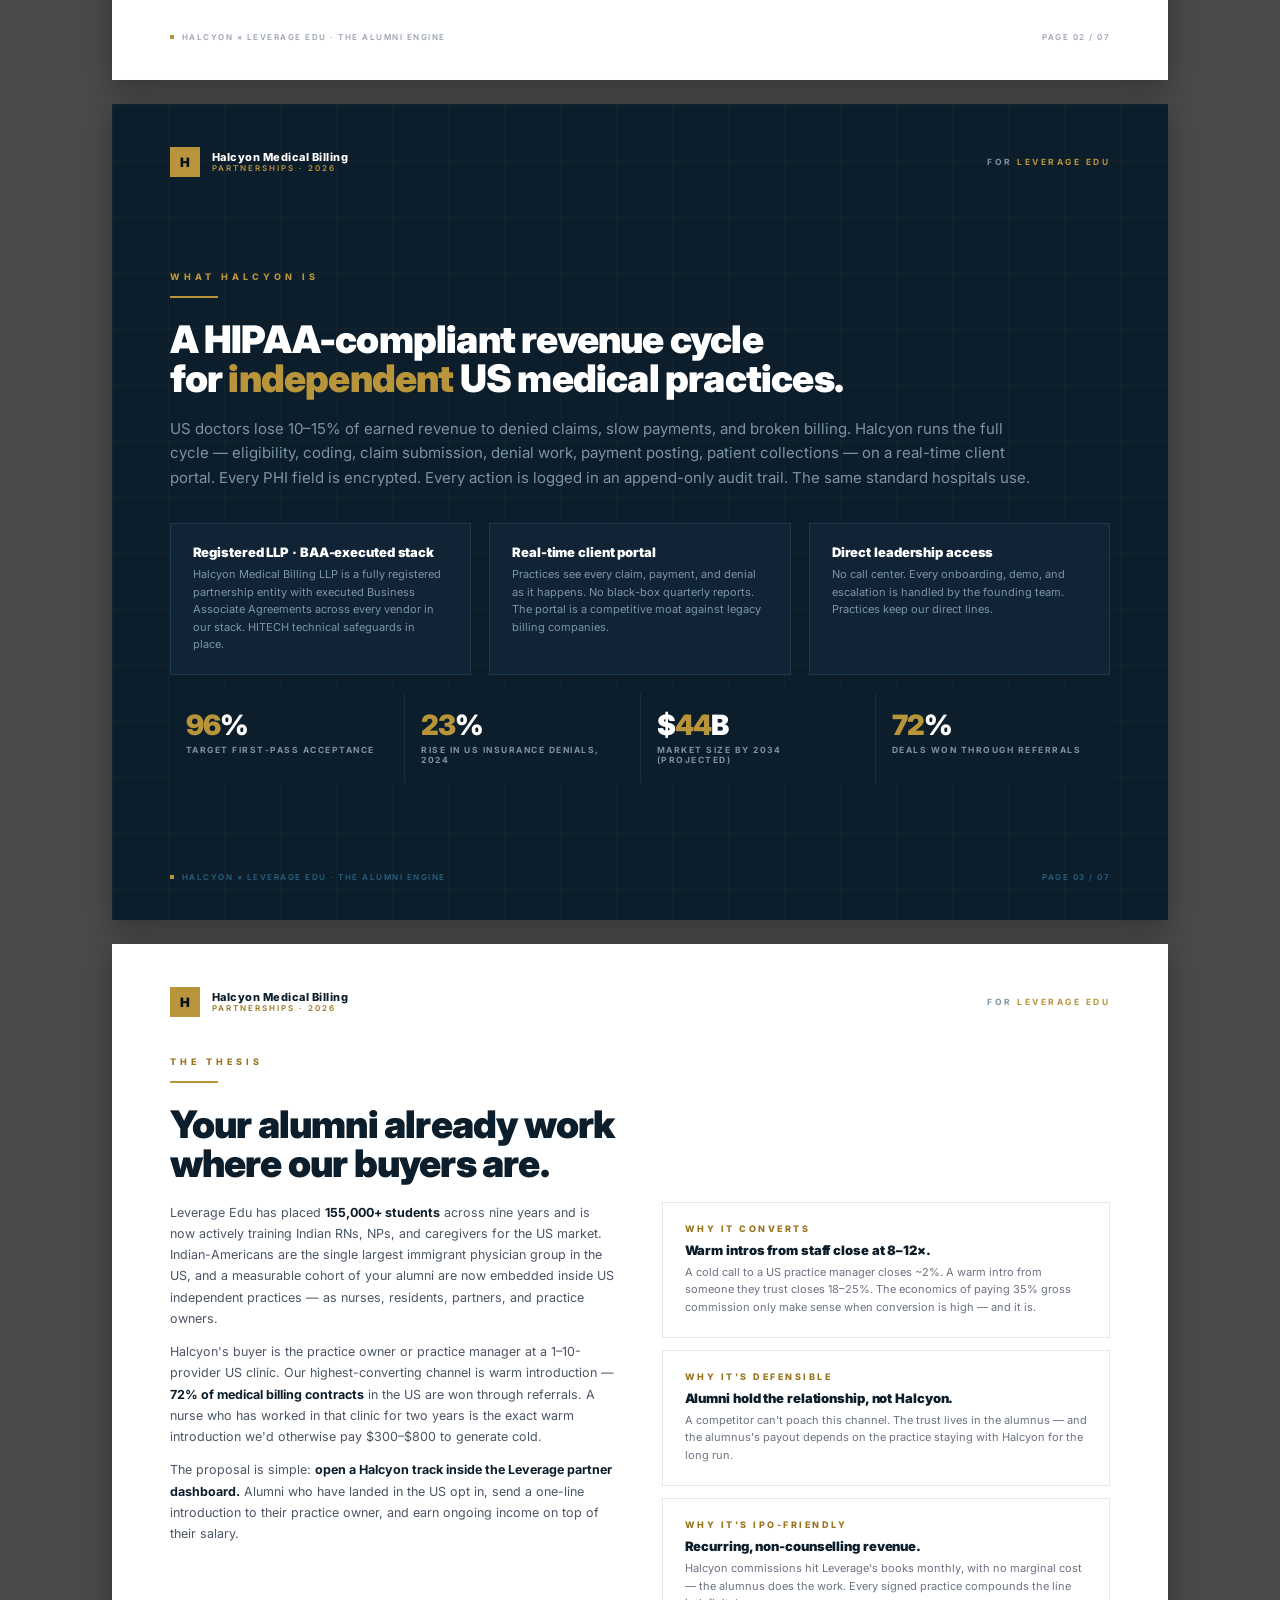
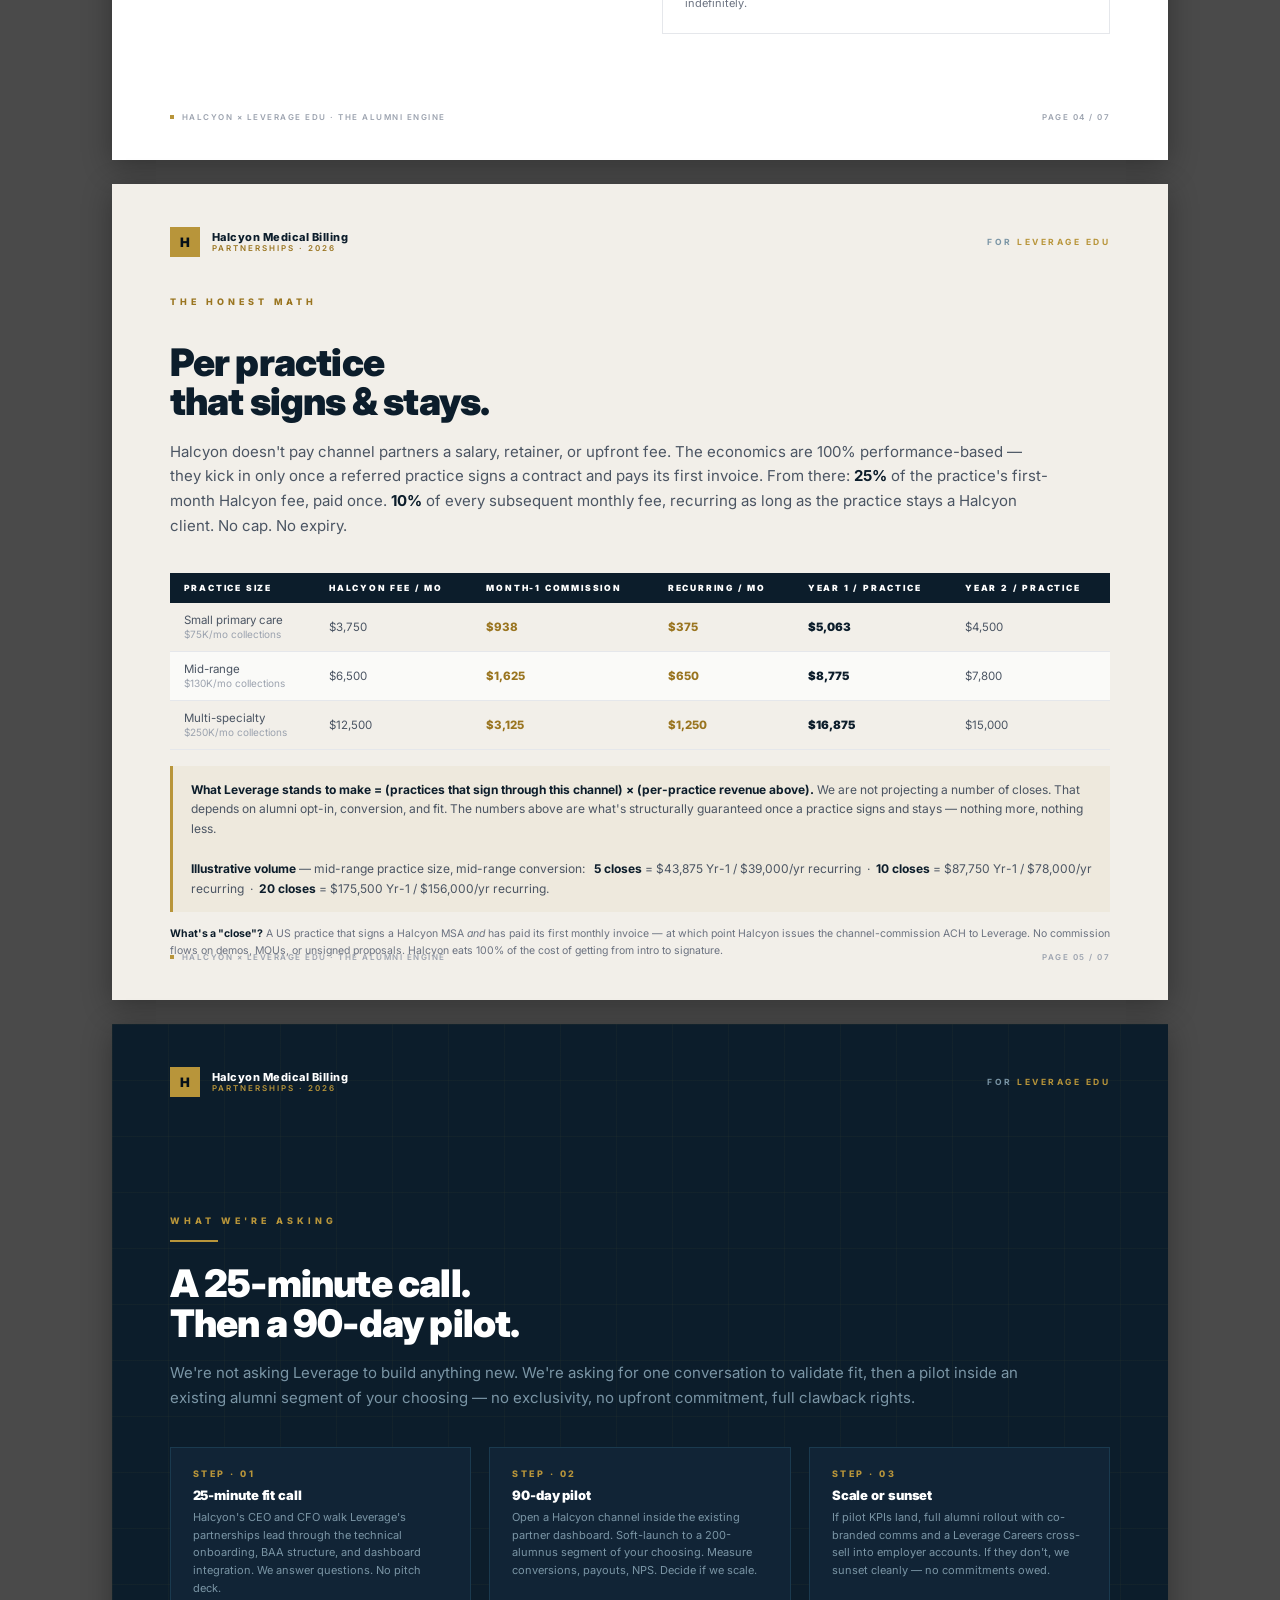
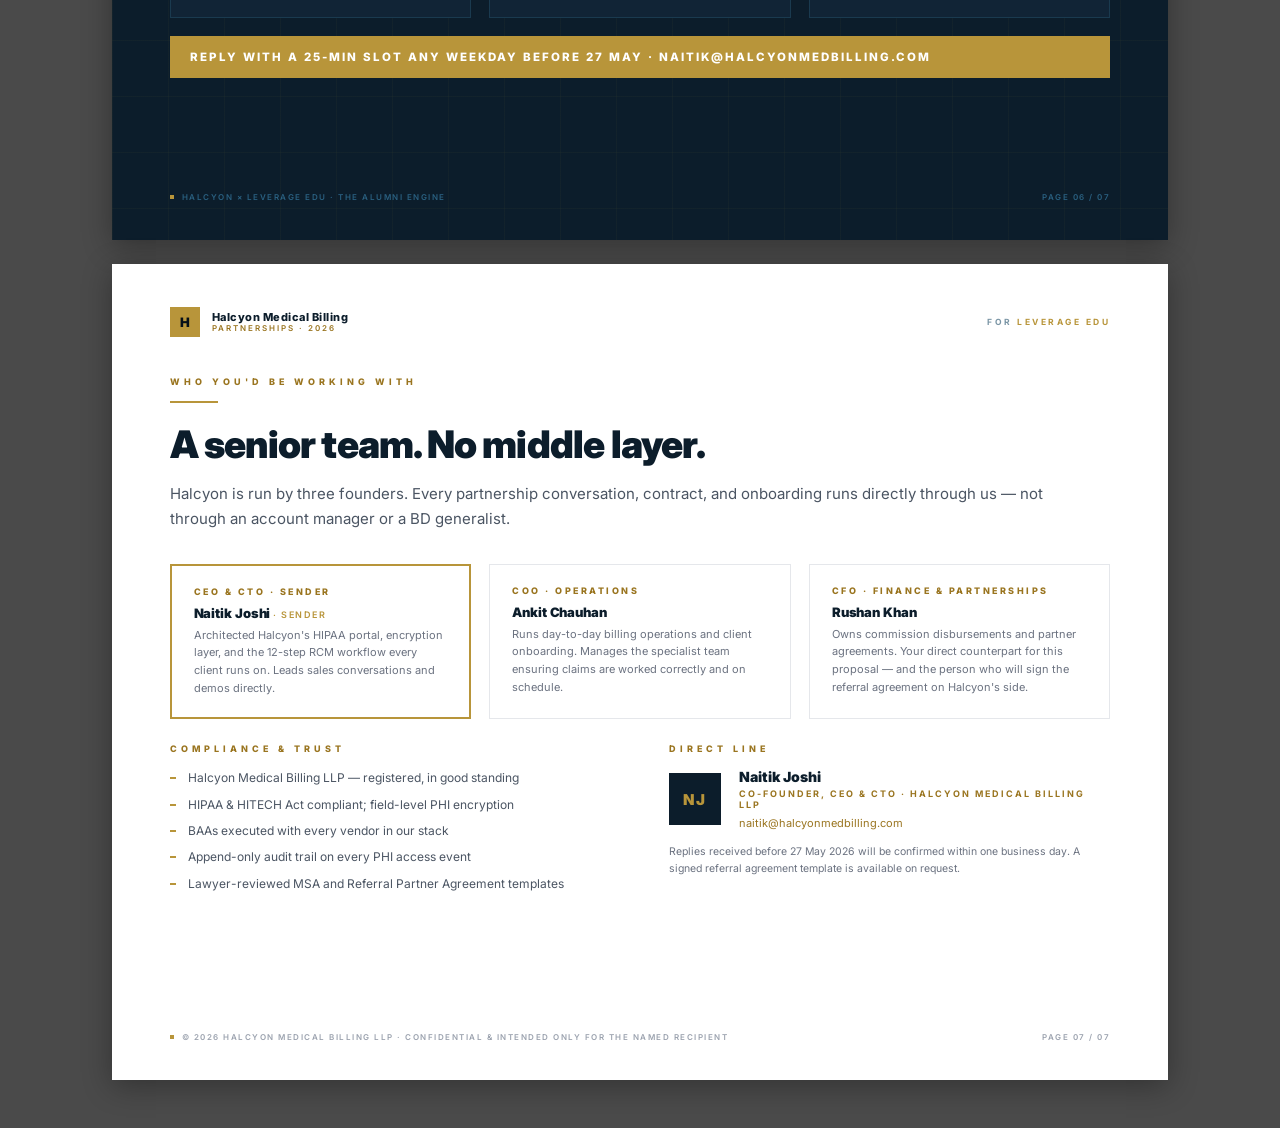
==== commit 2579dc7d: "Sender→Naitik (CEO); replace pipe-dream ARR with per-practice unit economics; INR rate ₹94; plain-te" ====
--- a/proposals/v1-alumni-engine.html
+++ b/proposals/v1-alumni-engine.html
@@ -42,7 +42,7 @@
   </div>
 
   <div class="page-footer">
-    <span><span class="gold-dot"></span>Prepared by Rushan Khan, CFO · Halcyon Medical Billing LLP</span>
+    <span><span class="gold-dot"></span>Prepared by Naitik Joshi, Co-Founder &amp; CEO · Halcyon Medical Billing LLP</span>
     <span>06 May 2026 · Page 01 / 07</span>
   </div>
 </section>
@@ -246,60 +246,69 @@
   </div>
 
   <div class="page-body top">
-    <p class="section-label light">Economics that scale</p>
-    <div class="gold-divider"></div>
-    <h2 class="page-h2">What 100 active alumni<br>look like on the books.</h2>
+    <p class="section-label light">The honest math</p>
+    <div class="gold-divider"></div>
+    <h2 class="page-h2">Per practice<br>that signs &amp; stays.</h2>
     <p class="lead">
-      Halcyon charges practices 4–6% of monthly collections. The average independent practice
-      Halcyon serves collects $130K/month, generating ~$6,500/month in Halcyon fees.
-      <strong>35% of that fee flows to the partner channel</strong> in month one, and 10% recurs every
-      month thereafter for the life of the practice's contract.
+      Halcyon doesn't pay channel partners a salary, retainer, or upfront fee. The economics
+      are 100% performance-based — they kick in only once a referred practice signs a contract
+      and pays its first invoice. From there: <strong>25%</strong> of the practice's first-month Halcyon
+      fee, paid once. <strong>10%</strong> of every subsequent monthly fee, recurring as long as the practice
+      stays a Halcyon client. No cap. No expiry.
     </p>
 
     <table class="proposal-table">
       <thead>
         <tr>
-          <th>Active Alumni Referrers</th>
-          <th>Realistic Conversions / yr</th>
-          <th>Year 1 Channel Revenue</th>
-          <th>Year 2 (steady-state)</th>
-          <th>Lifetime Run-Rate</th>
+          <th>Practice size</th>
+          <th>Halcyon fee / mo</th>
+          <th>Month-1 commission</th>
+          <th>Recurring / mo</th>
+          <th>Year 1 / practice</th>
+          <th>Year 2 / practice</th>
         </tr>
       </thead>
       <tbody>
         <tr>
-          <td>25 alumni opt-in</td>
-          <td>5 closed practices</td>
-          <td class="gold">$43,875</td>
-          <td class="gold">$78,000</td>
-          <td class="big">$156K+ ARR</td>
+          <td>Small primary care<br><span style="font-size:10px;color:#9ca3af;">$75K/mo collections</span></td>
+          <td>$3,750</td>
+          <td class="gold">$938</td>
+          <td class="gold">$375</td>
+          <td class="big">$5,063</td>
+          <td>$4,500</td>
         </tr>
         <tr>
-          <td>100 alumni opt-in</td>
-          <td>20 closed practices</td>
-          <td class="gold">$175,500</td>
-          <td class="gold">$312,000</td>
-          <td class="big">$624K+ ARR</td>
+          <td>Mid-range<br><span style="font-size:10px;color:#9ca3af;">$130K/mo collections</span></td>
+          <td>$6,500</td>
+          <td class="gold">$1,625</td>
+          <td class="gold">$650</td>
+          <td class="big">$8,775</td>
+          <td>$7,800</td>
         </tr>
         <tr>
-          <td>500 alumni opt-in</td>
-          <td>100 closed practices</td>
-          <td class="gold">$877,500</td>
-          <td class="gold">$1.56M</td>
-          <td class="big">$3.12M+ ARR</td>
-        </tr>
-        <tr>
-          <td>1,500 alumni opt-in</td>
-          <td>300 closed practices</td>
-          <td class="gold">$2.63M</td>
-          <td class="gold">$4.68M</td>
-          <td class="big">$9.36M+ ARR</td>
+          <td>Multi-specialty<br><span style="font-size:10px;color:#9ca3af;">$250K/mo collections</span></td>
+          <td>$12,500</td>
+          <td class="gold">$3,125</td>
+          <td class="gold">$1,250</td>
+          <td class="big">$16,875</td>
+          <td>$15,000</td>
         </tr>
       </tbody>
     </table>
 
+    <div class="callout">
+      <strong>What Leverage stands to make = (practices that sign through this channel) × (per-practice revenue above).</strong>
+      We are not projecting a number of closes. That depends on alumni opt-in, conversion, and fit.
+      The numbers above are what's structurally guaranteed once a practice signs and stays — nothing more, nothing less.
+      <br><br>
+      <strong>Illustrative volume</strong> — mid-range practice size, mid-range conversion:
+      &nbsp;&nbsp;<strong>5 closes</strong> = $43,875 Yr-1 / $39,000/yr recurring &nbsp;·&nbsp;
+      <strong>10 closes</strong> = $87,750 Yr-1 / $78,000/yr recurring &nbsp;·&nbsp;
+      <strong>20 closes</strong> = $175,500 Yr-1 / $156,000/yr recurring.
+    </div>
+
     <p class="tiny" style="margin-top:14px;">
-      <strong>Assumptions:</strong> $130K avg monthly collections per signed practice · 5% Halcyon billing rate · 20% conversion on warm intros from existing staff · 100% of channel commission allocable to Leverage's revenue line, with internal split between Leverage and the alumnus structured by Leverage. Conversion rate is conservative; warm intros from inside-the-clinic staff close at 18–25% in our experience.
+      <strong>What's a "close"?</strong> A US practice that signs a Halcyon MSA <em>and</em> has paid its first monthly invoice — at which point Halcyon issues the channel-commission ACH to Leverage. No commission flows on demos, MOUs, or unsigned proposals. Halcyon eats 100% of the cost of getting from intro to signature.
     </p>
   </div>
 
@@ -351,7 +360,7 @@
     </div>
 
     <div class="cta-band">
-      Reply with a 25-min slot any weekday before 27 May · rushan@halcyonmedbilling.com
+      Reply with a 25-min slot any weekday before 27 May · naitik@halcyonmedbilling.com
     </div>
   </div>
 
@@ -384,9 +393,9 @@
     </p>
 
     <div class="three-col" style="margin-top:14px;">
-      <div class="feature-card">
-        <div class="num">CEO &amp; CTO</div>
-        <div class="title">Naitik Joshi</div>
+      <div class="feature-card" style="border-color: var(--gold-500); border-width:2px;">
+        <div class="num">CEO &amp; CTO · SENDER</div>
+        <div class="title">Naitik Joshi <span style="color:var(--gold-500); font-weight:600; font-size:9px; letter-spacing:1.5px;">· SENDER</span></div>
         <div class="desc">Architected Halcyon's HIPAA portal, encryption layer, and the 12-step RCM workflow every client runs on. Leads sales conversations and demos directly.</div>
       </div>
       <div class="feature-card">
@@ -394,9 +403,9 @@
         <div class="title">Ankit Chauhan</div>
         <div class="desc">Runs day-to-day billing operations and client onboarding. Manages the specialist team ensuring claims are worked correctly and on schedule.</div>
       </div>
-      <div class="feature-card" style="border-color: var(--gold-500); border-width:2px;">
+      <div class="feature-card">
         <div class="num">CFO · Finance &amp; Partnerships</div>
-        <div class="title">Rushan Khan <span style="color:var(--gold-500); font-weight:600; font-size:9px; letter-spacing:1.5px;">· SENDER</span></div>
+        <div class="title">Rushan Khan</div>
         <div class="desc">Owns commission disbursements and partner agreements. Your direct counterpart for this proposal &mdash; and the person who will sign the referral agreement on Halcyon's side.</div>
       </div>
     </div>
@@ -415,11 +424,11 @@
       <div>
         <p class="section-label light">Direct line</p>
         <div class="signature">
-          <div class="sig-initials">RK</div>
+          <div class="sig-initials">NJ</div>
           <div>
-            <div class="sig-name">Rushan Khan</div>
-            <div class="sig-title">CFO · Halcyon Medical Billing LLP</div>
-            <div class="sig-email">rushan@halcyonmedbilling.com</div>
+            <div class="sig-name">Naitik Joshi</div>
+            <div class="sig-title">Co-Founder, CEO &amp; CTO · Halcyon Medical Billing LLP</div>
+            <div class="sig-email">naitik@halcyonmedbilling.com</div>
           </div>
         </div>
         <p class="tiny" style="margin-top:14px;">
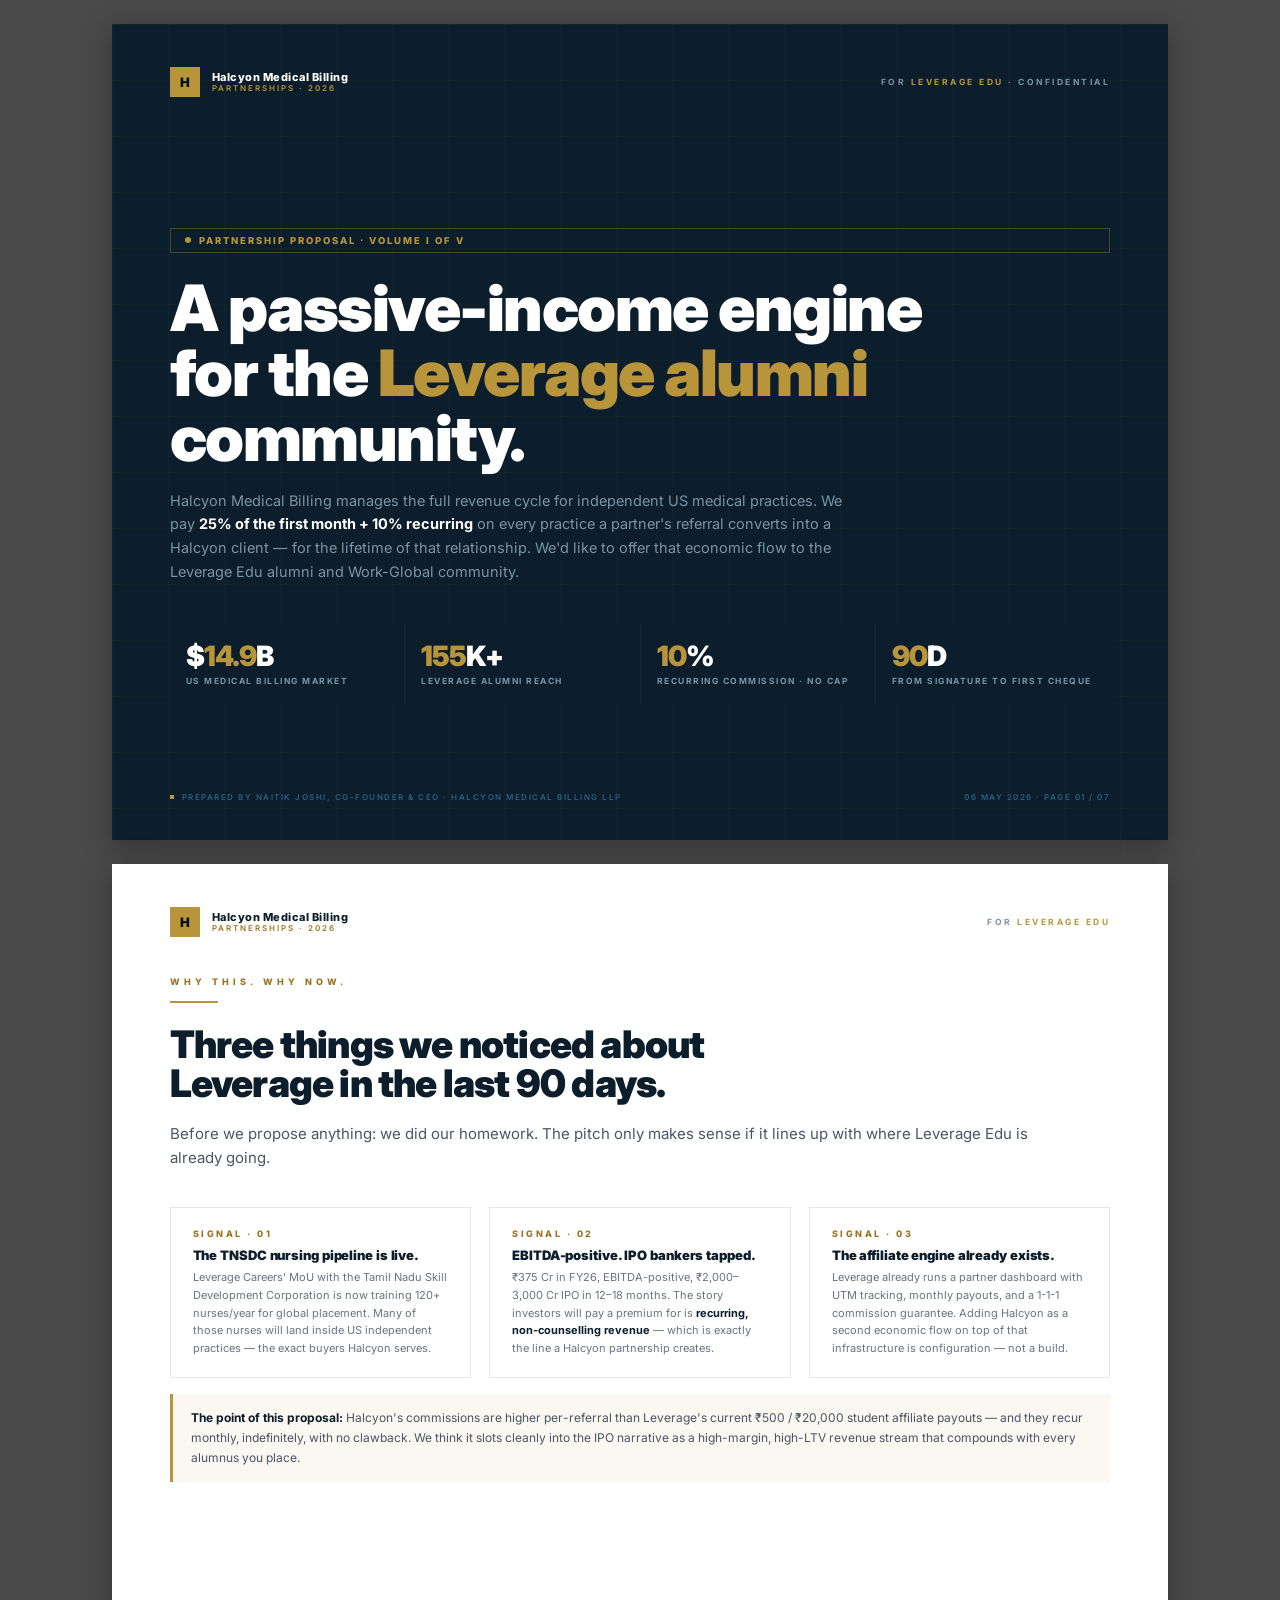
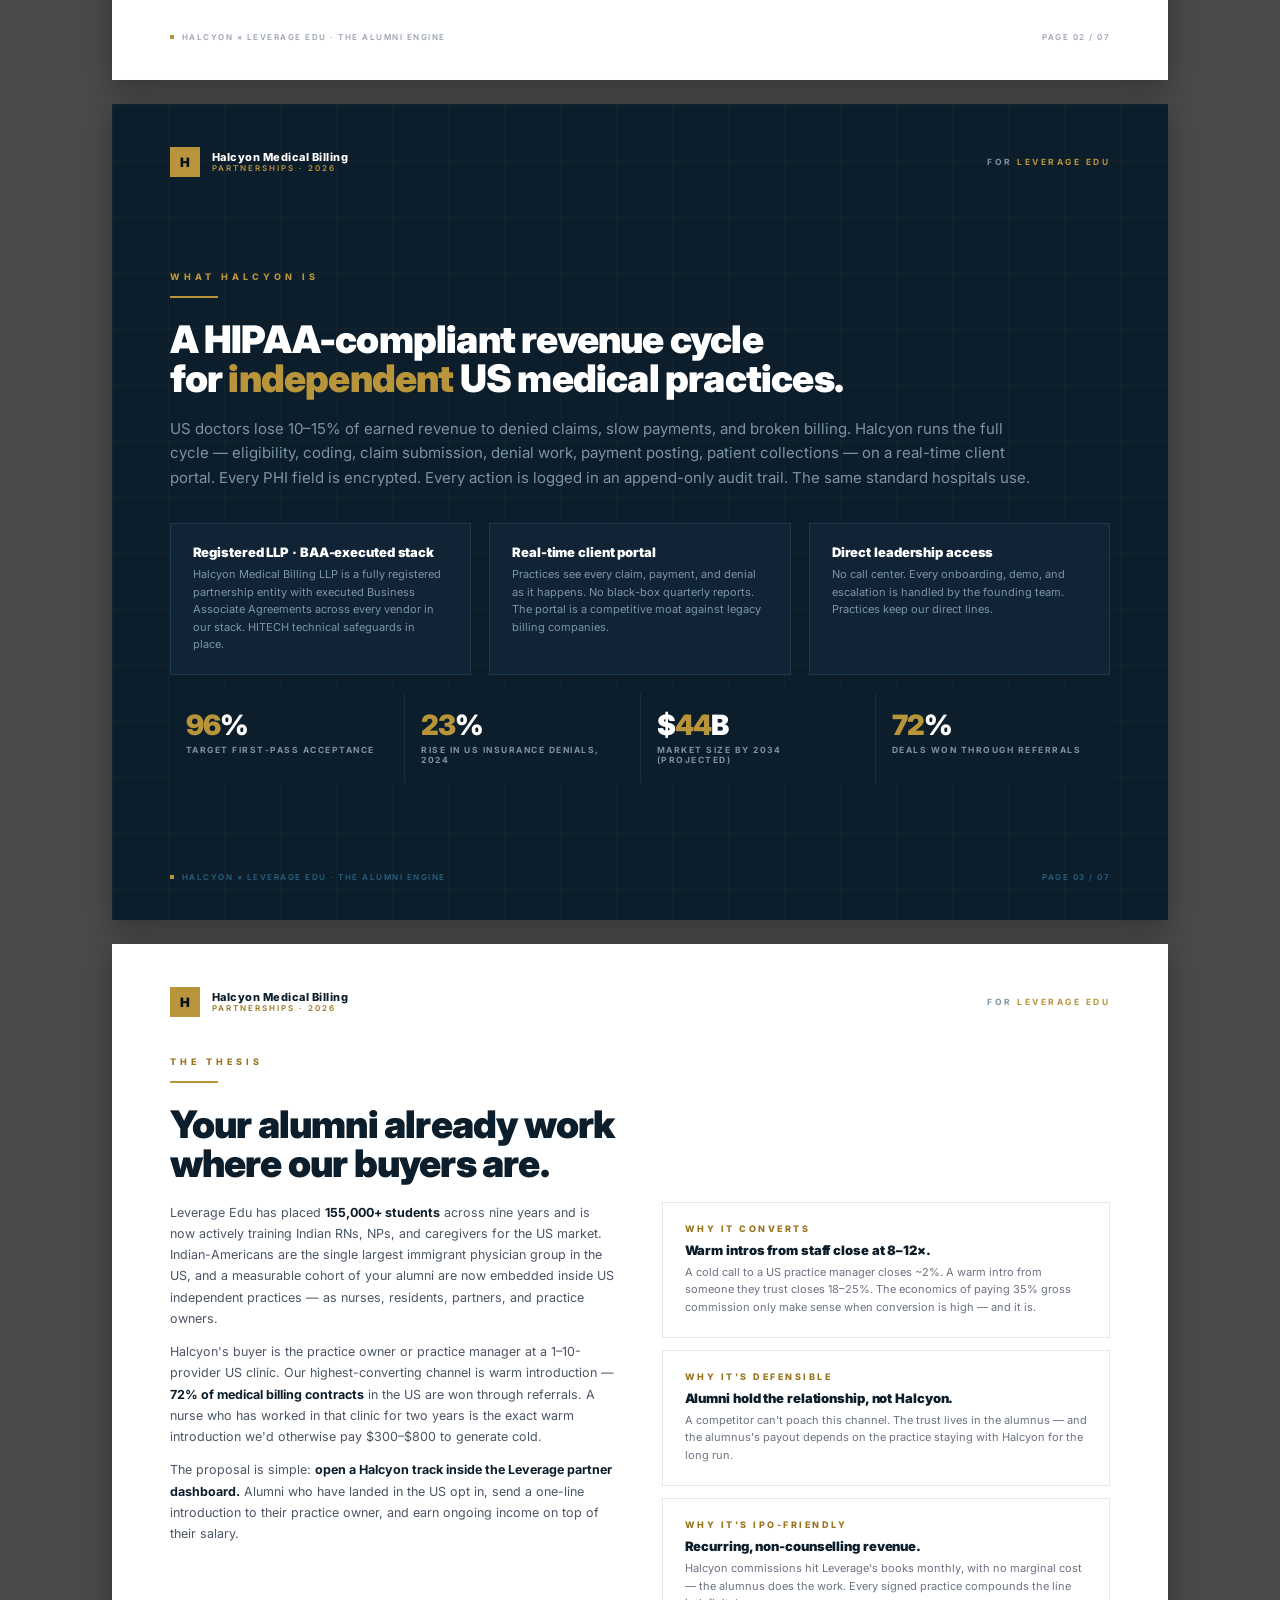
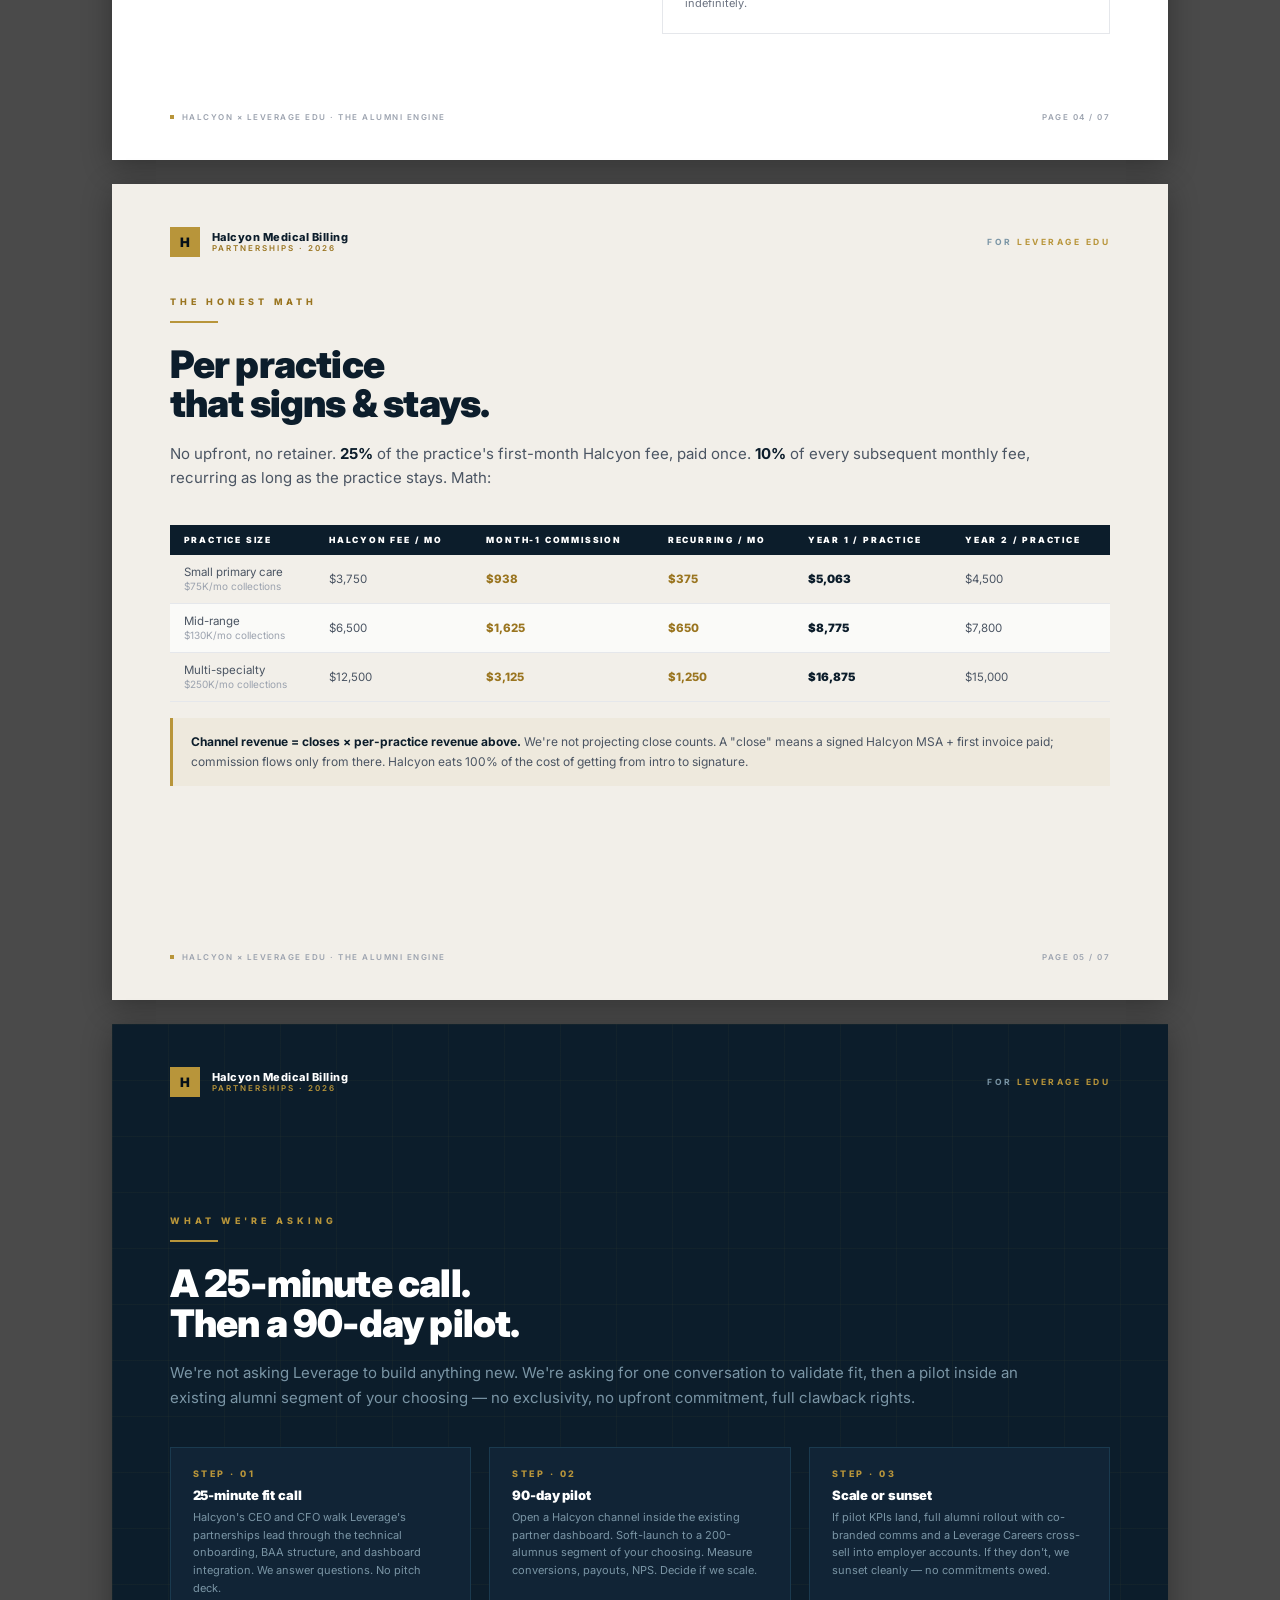
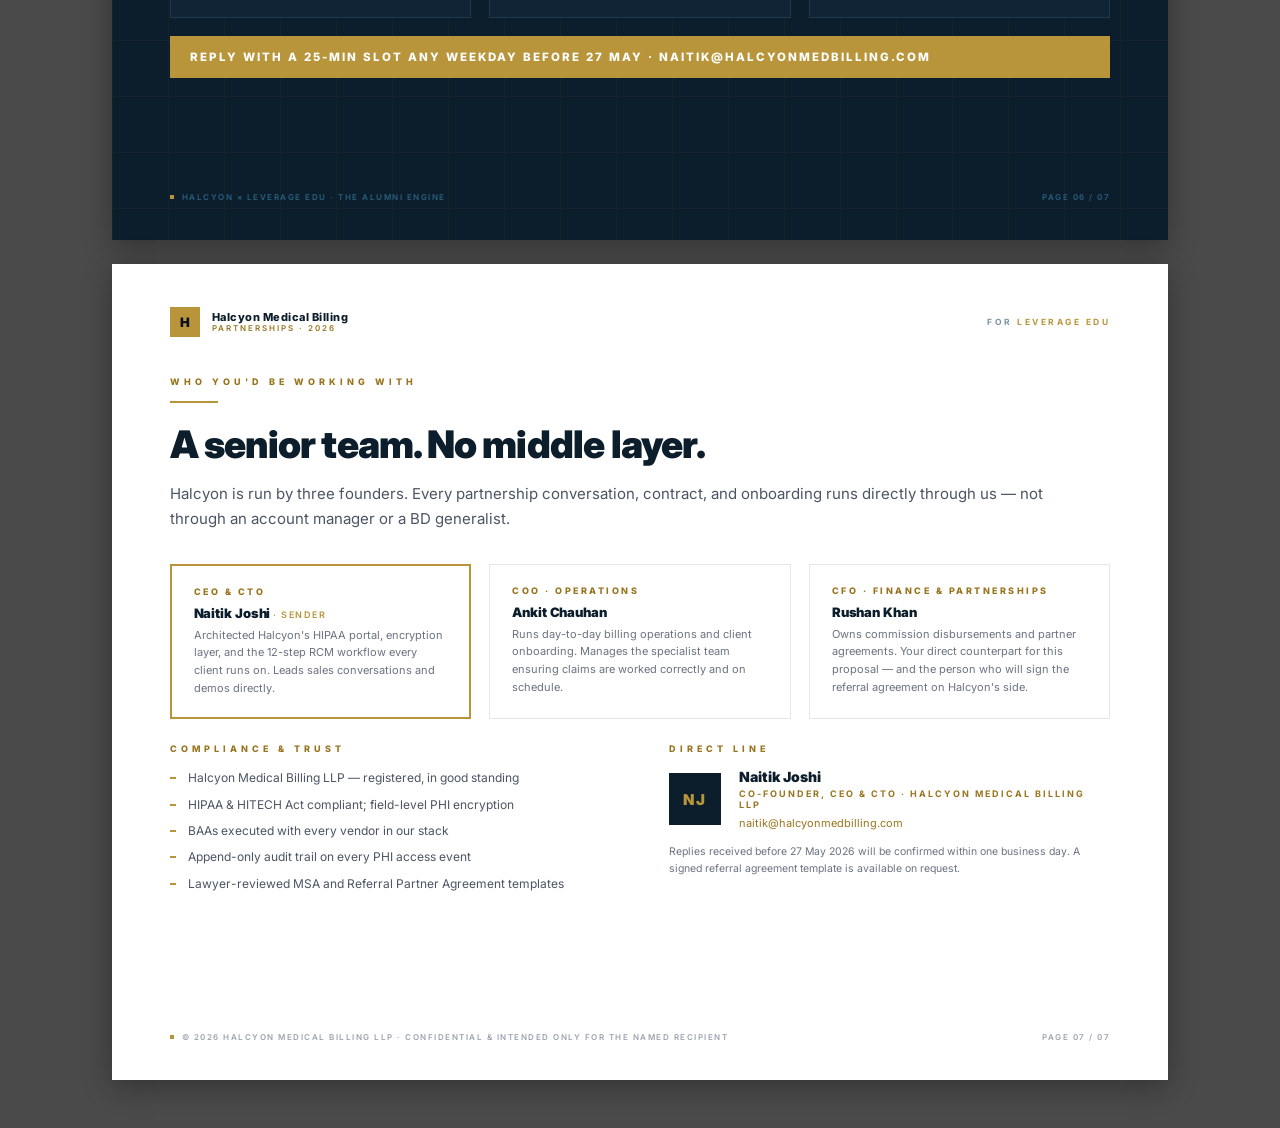
==== commit 3e36fb00: "Audit fixes: single SENDER badge, kill clipping on honest-math pages, drop date ranges & projection-" ====
--- a/proposals/v1-alumni-engine.html
+++ b/proposals/v1-alumni-engine.html
@@ -250,11 +250,8 @@
     <div class="gold-divider"></div>
     <h2 class="page-h2">Per practice<br>that signs &amp; stays.</h2>
     <p class="lead">
-      Halcyon doesn't pay channel partners a salary, retainer, or upfront fee. The economics
-      are 100% performance-based — they kick in only once a referred practice signs a contract
-      and pays its first invoice. From there: <strong>25%</strong> of the practice's first-month Halcyon
-      fee, paid once. <strong>10%</strong> of every subsequent monthly fee, recurring as long as the practice
-      stays a Halcyon client. No cap. No expiry.
+      No upfront, no retainer. <strong>25%</strong> of the practice's first-month Halcyon fee, paid once.
+      <strong>10%</strong> of every subsequent monthly fee, recurring as long as the practice stays. Math:
     </p>
 
     <table class="proposal-table">
@@ -297,19 +294,10 @@
     </table>
 
     <div class="callout">
-      <strong>What Leverage stands to make = (practices that sign through this channel) × (per-practice revenue above).</strong>
-      We are not projecting a number of closes. That depends on alumni opt-in, conversion, and fit.
-      The numbers above are what's structurally guaranteed once a practice signs and stays — nothing more, nothing less.
-      <br><br>
-      <strong>Illustrative volume</strong> — mid-range practice size, mid-range conversion:
-      &nbsp;&nbsp;<strong>5 closes</strong> = $43,875 Yr-1 / $39,000/yr recurring &nbsp;·&nbsp;
-      <strong>10 closes</strong> = $87,750 Yr-1 / $78,000/yr recurring &nbsp;·&nbsp;
-      <strong>20 closes</strong> = $175,500 Yr-1 / $156,000/yr recurring.
-    </div>
-
-    <p class="tiny" style="margin-top:14px;">
-      <strong>What's a "close"?</strong> A US practice that signs a Halcyon MSA <em>and</em> has paid its first monthly invoice — at which point Halcyon issues the channel-commission ACH to Leverage. No commission flows on demos, MOUs, or unsigned proposals. Halcyon eats 100% of the cost of getting from intro to signature.
-    </p>
+      <strong>Channel revenue = closes × per-practice revenue above.</strong> We're not projecting close counts.
+      A "close" means a signed Halcyon MSA + first invoice paid; commission flows only from there.
+      Halcyon eats 100% of the cost of getting from intro to signature.
+    </div>
   </div>
 
   <div class="page-footer">
@@ -394,7 +382,7 @@
 
     <div class="three-col" style="margin-top:14px;">
       <div class="feature-card" style="border-color: var(--gold-500); border-width:2px;">
-        <div class="num">CEO &amp; CTO · SENDER</div>
+        <div class="num">CEO &amp; CTO</div>
         <div class="title">Naitik Joshi <span style="color:var(--gold-500); font-weight:600; font-size:9px; letter-spacing:1.5px;">· SENDER</span></div>
         <div class="desc">Architected Halcyon's HIPAA portal, encryption layer, and the 12-step RCM workflow every client runs on. Leads sales conversations and demos directly.</div>
       </div>
